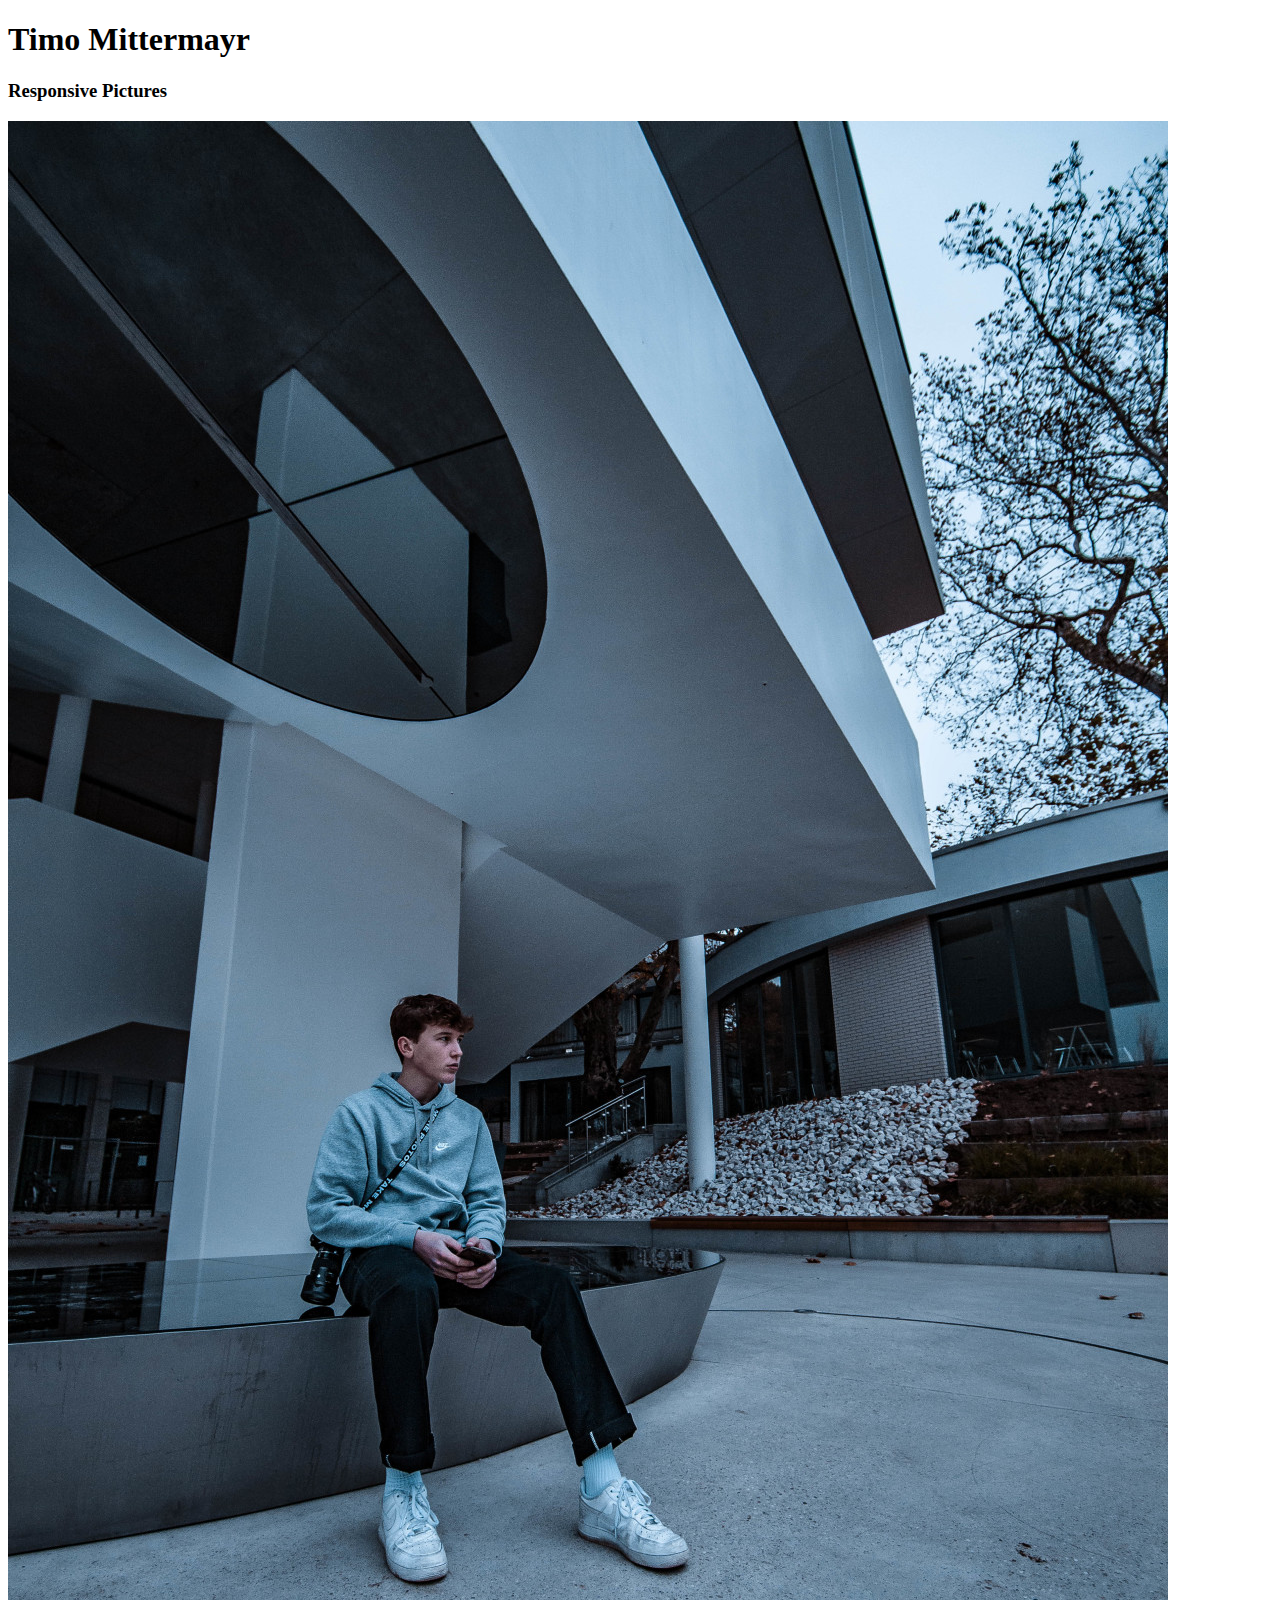
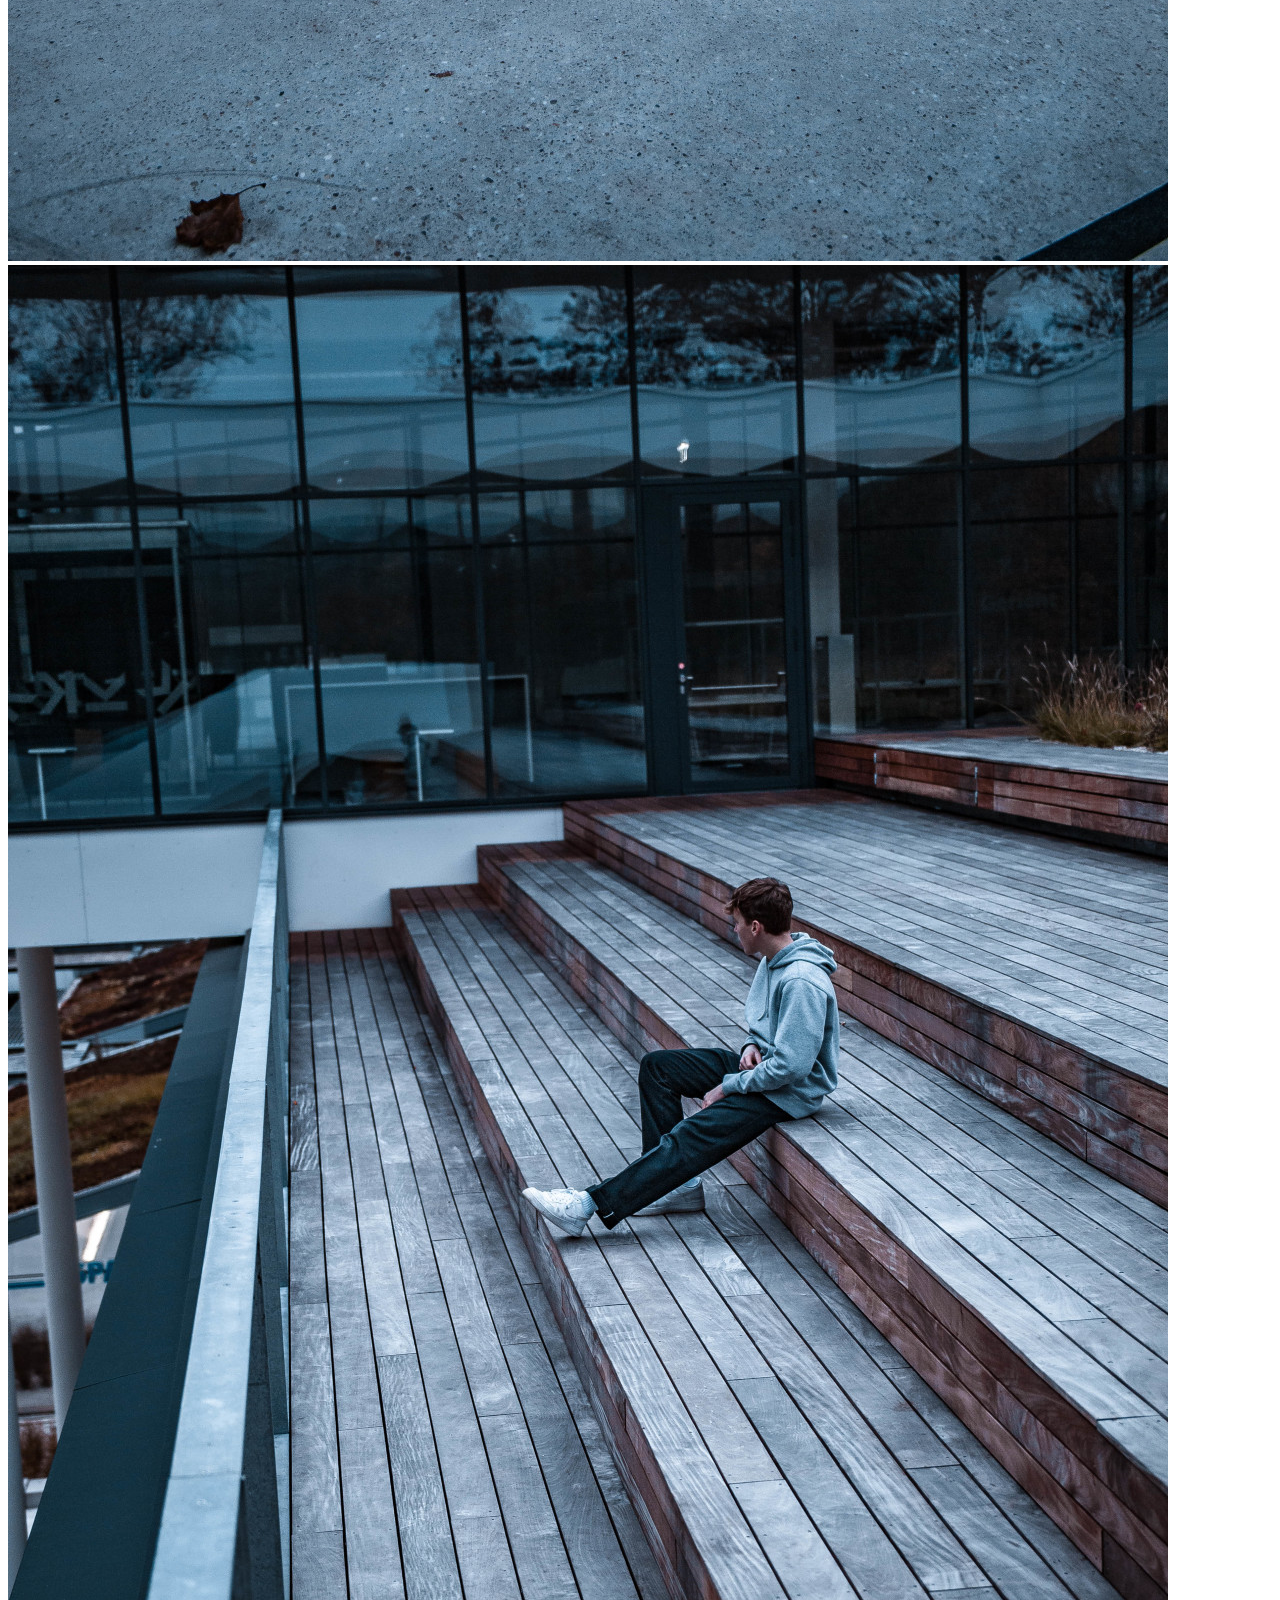
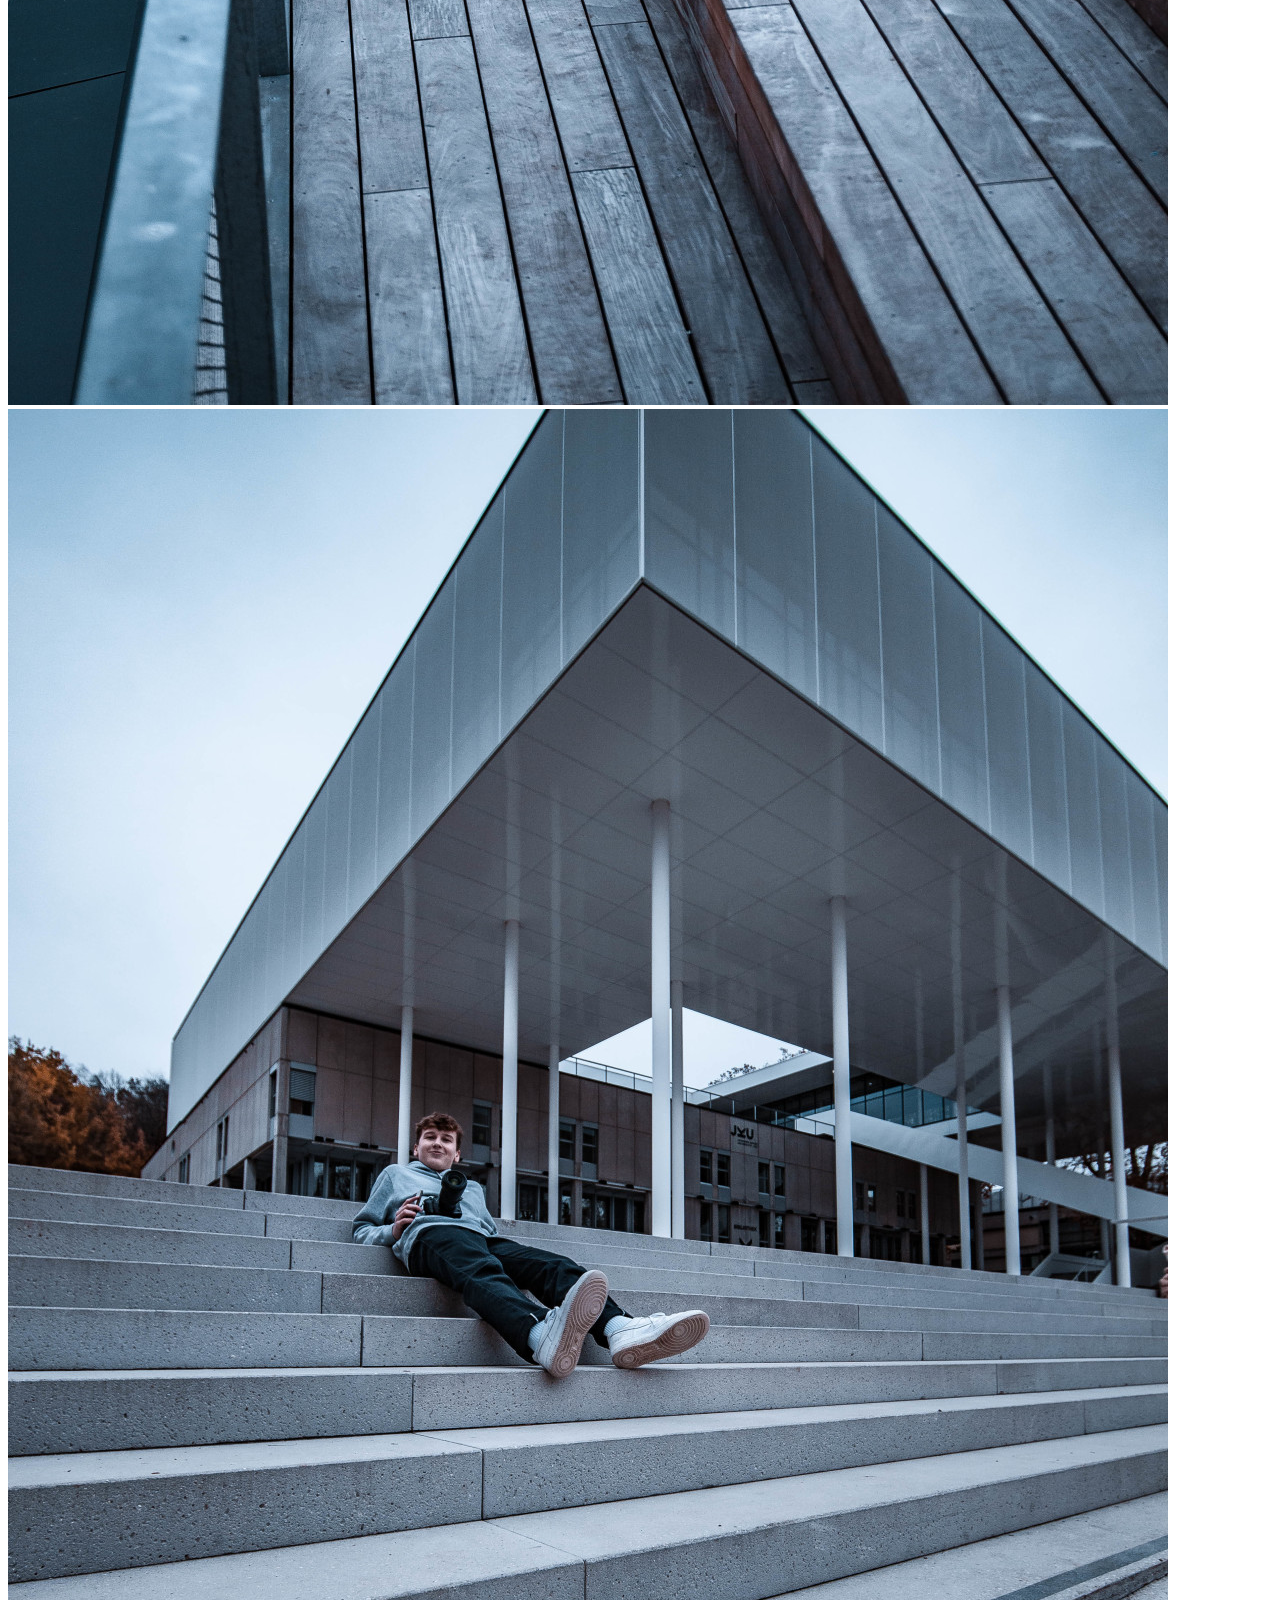
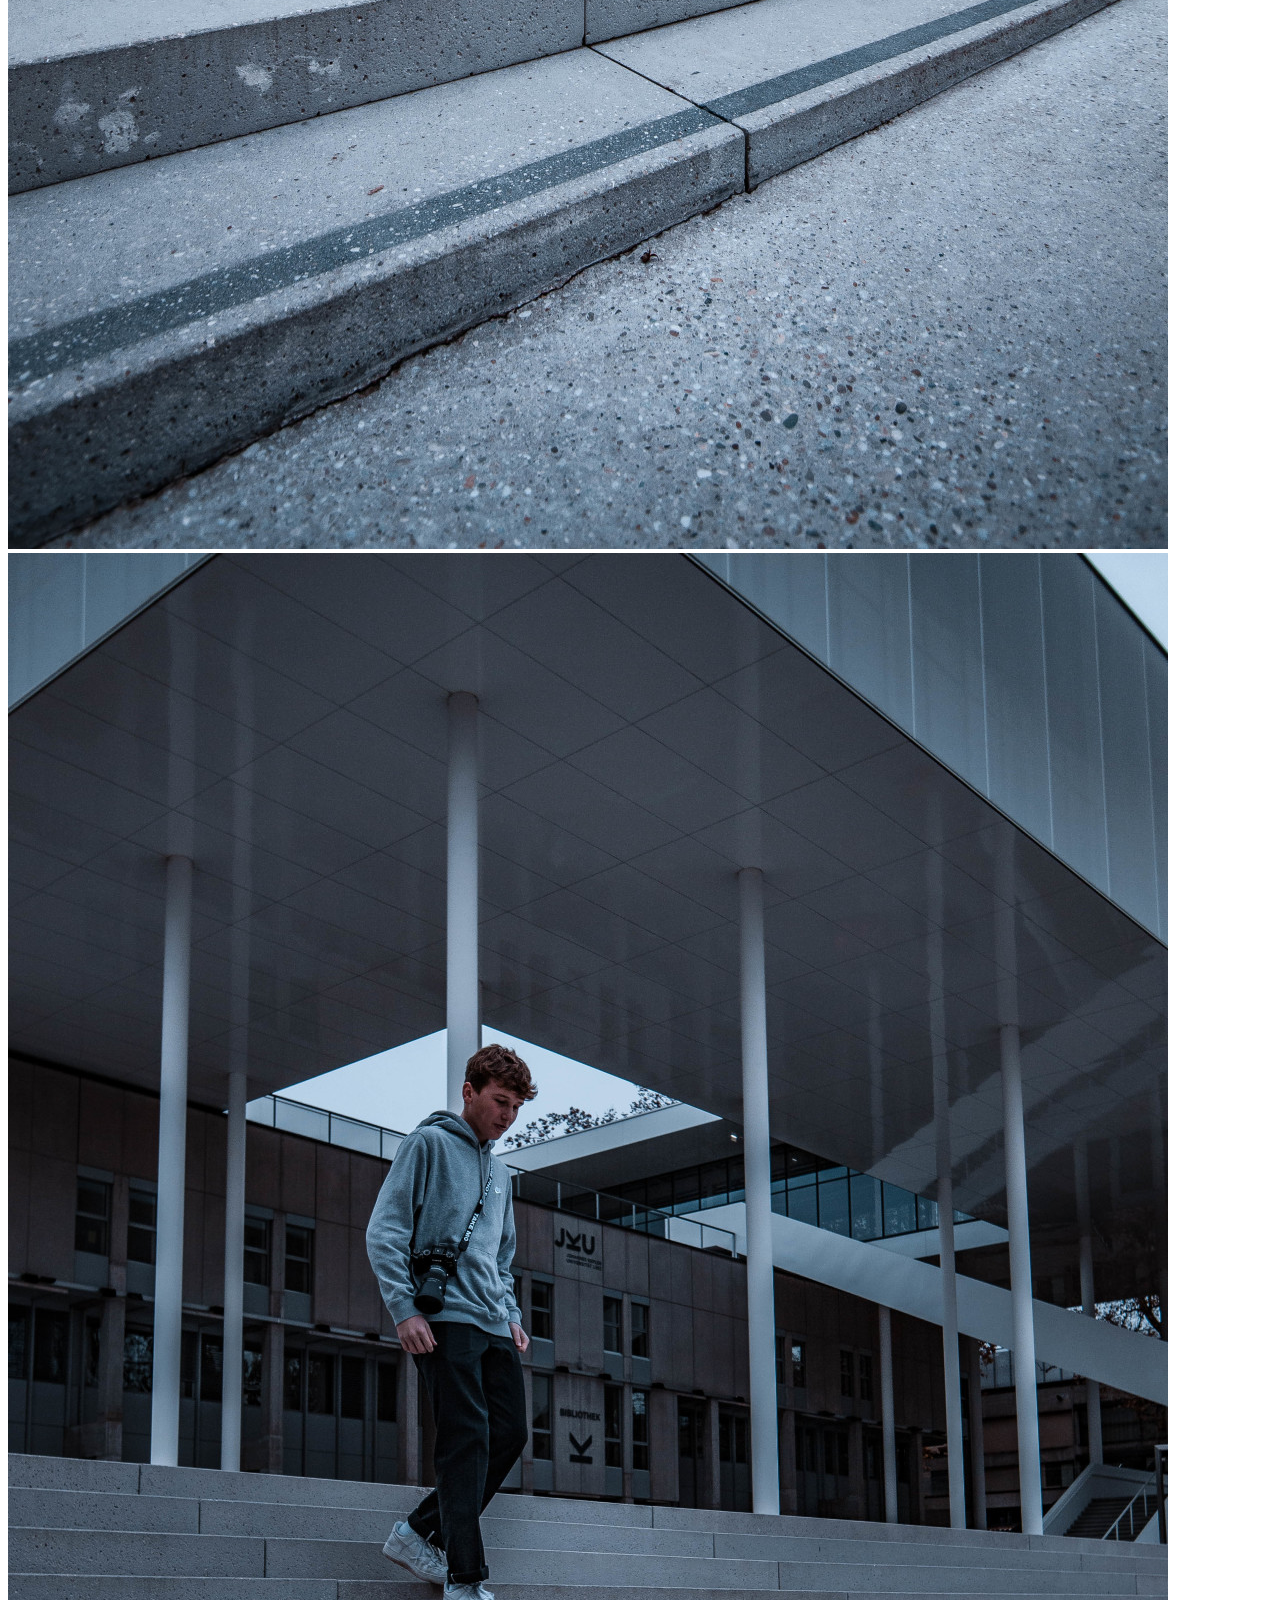
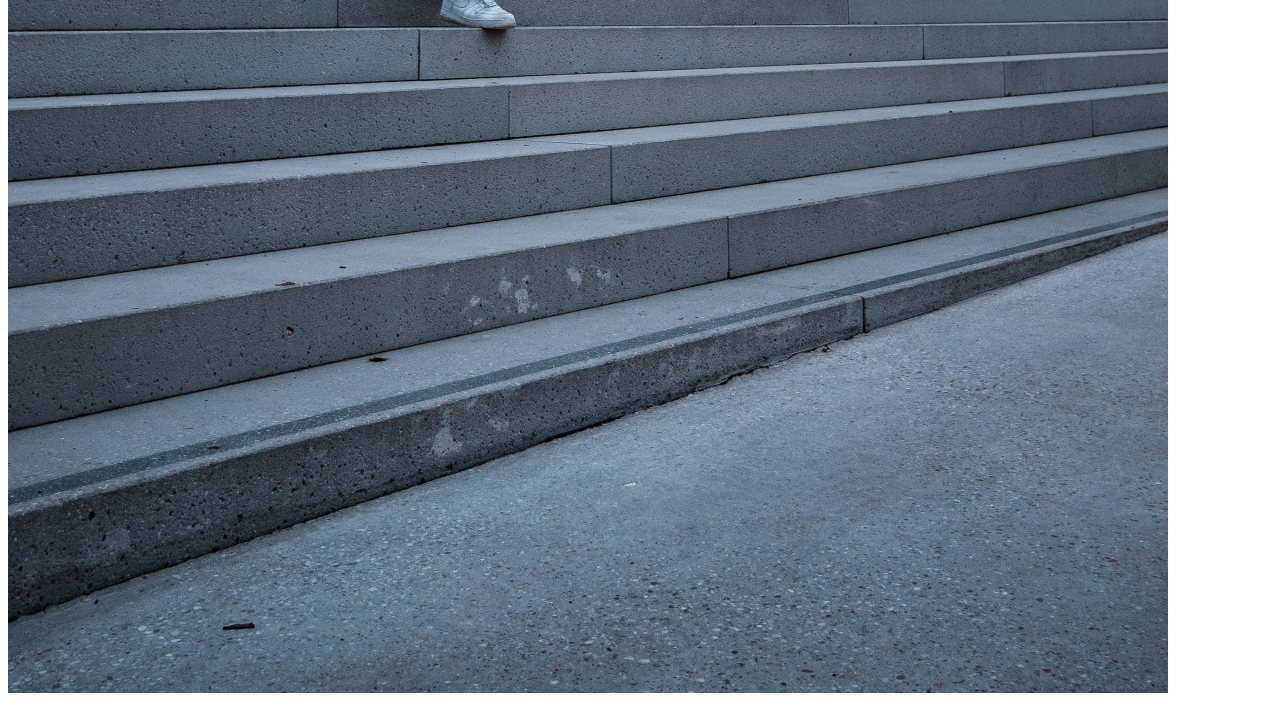
==== pictures.html @ 5a9ced8d "Add files via upload" ====
<!DOCTYPE html>
<html>
    <head>
        <meta charset="utf-8">
        <title>Responsive Pictures</title> 
    </head>
    <body>
        
        <h1>Timo Mittermayr</h1>
        <h3>Responsive Pictures</h3>

        <img
        sizes="(max-width: 1200px) 80vw, 1160px"
        srcset="
        IMG_5056_kg4zfr_c_scale,w_180.jpg 180w,
        IMG_5056_kg4zfr_c_scale,w_893.jpg 893w,
        IMG_5056_kg4zfr_c_scale,w_1160.jpg 1160w"
        src="IMG_5056_kg4zfr_c_scale,w_1160.jpg"
        alt="">


        <img
        sizes="(max-width: 1200px) 80vw, 1160px"
        srcset="
        IMG_5105_w1hqwz_c_scale,w_180.jpg 180w,
        IMG_5105_w1hqwz_c_scale,w_859.jpg 859w,
        IMG_5105_w1hqwz_c_scale,w_1160.jpg 1160w"
        src="IMG_5105_w1hqwz_c_scale,w_1160.jpg"
        alt="">


        <img
        sizes="(max-width: 1200px) 80vw, 1160px"
        srcset="
        IMG_5028_mxeszw_c_scale,w_180.jpg 180w,
        IMG_5028_mxeszw_c_scale,w_890.jpg 890w,
        IMG_5028_mxeszw_c_scale,w_1160.jpg 1160w"
        src="IMG_5028_mxeszw_c_scale,w_1160.jpg"
        alt="">

        
        <img
        sizes="(max-width: 1200px) 80vw, 1160px"
        srcset="
        IMG_5027_sg5ll6_c_scale,w_180.jpg 180w,
        IMG_5027_sg5ll6_c_scale,w_899.jpg 899w,
        IMG_5027_sg5ll6_c_scale,w_1160.jpg 1160w"
        src="IMG_5027_sg5ll6_c_scale,w_1160.jpg"
        alt="">


    </body>
</html>
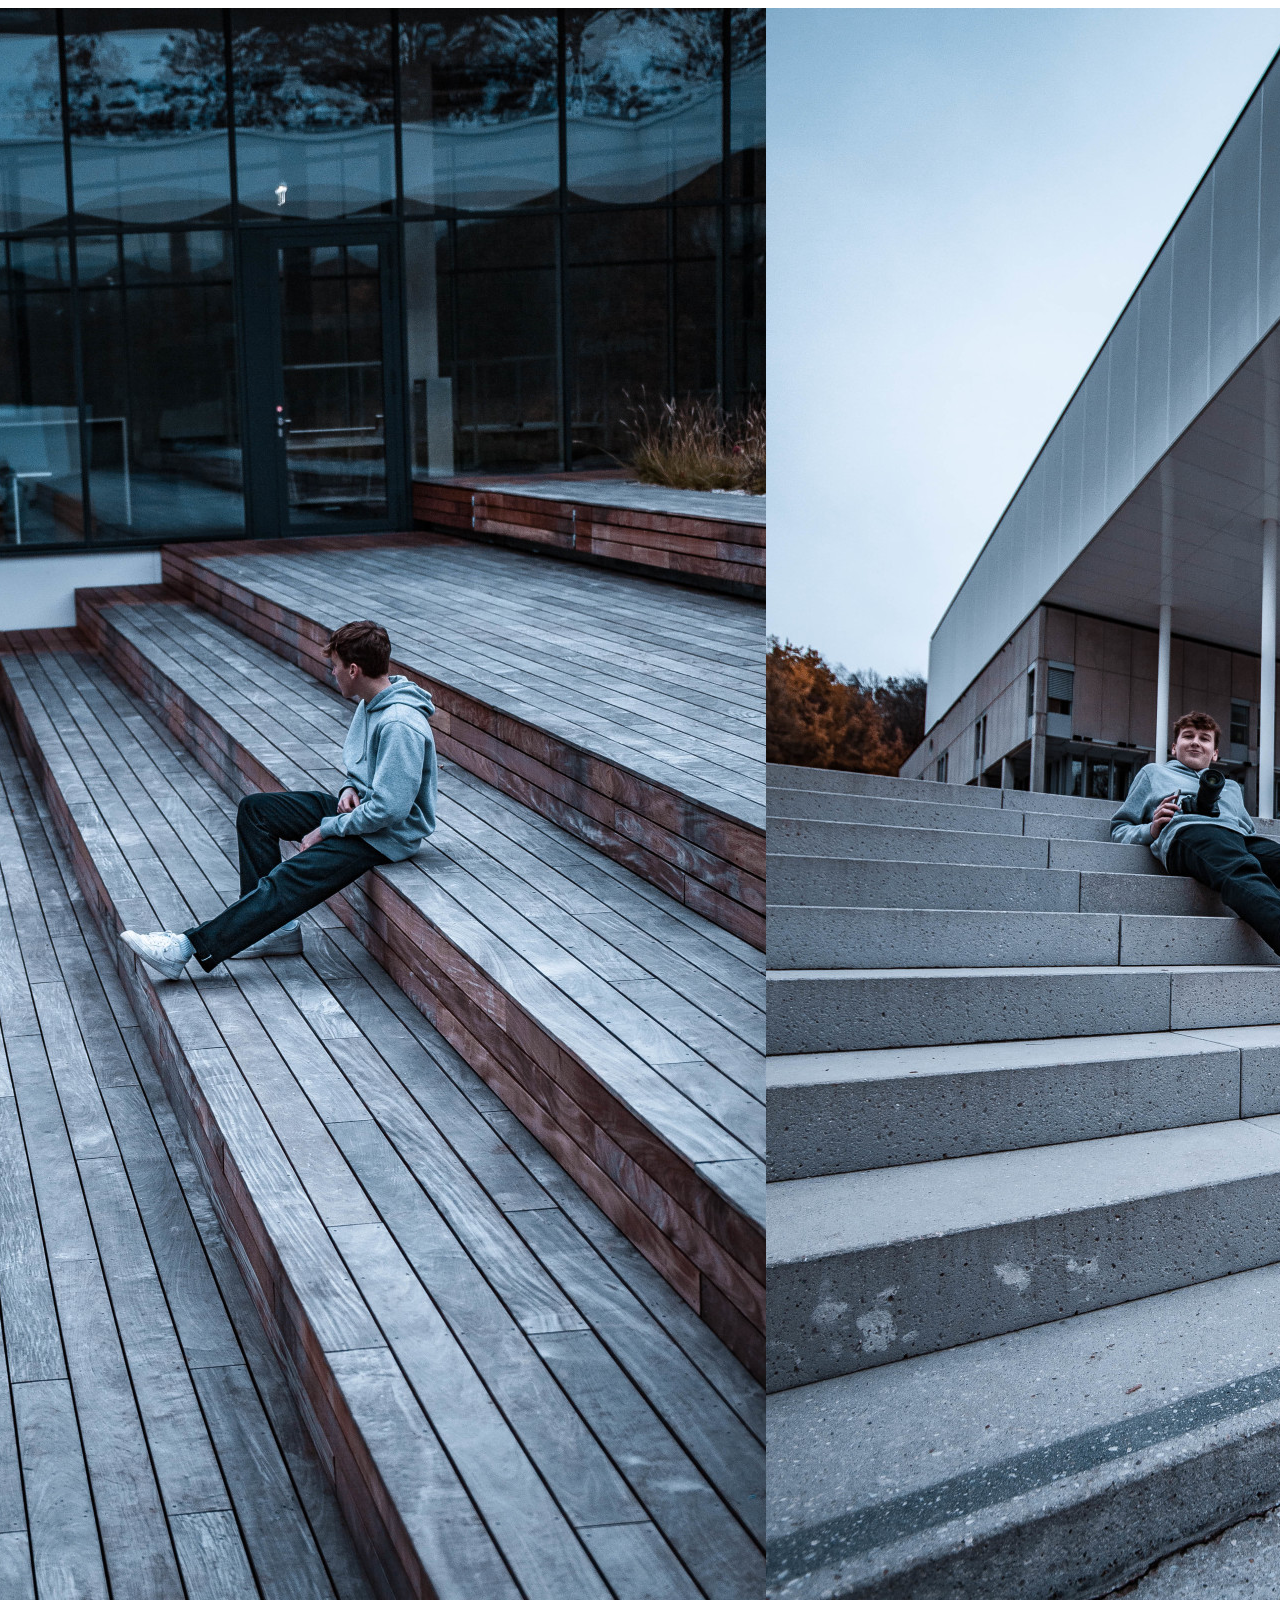
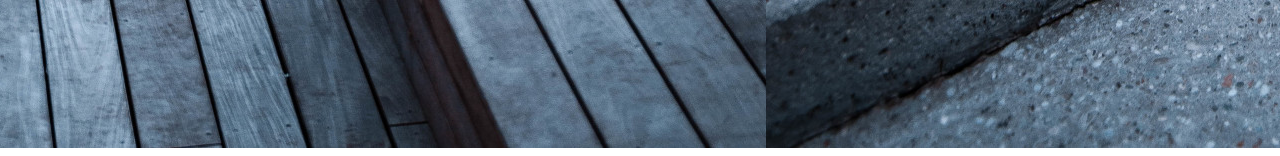
==== commit f4b8f40e: "Update pictures.html" ====
--- a/pictures.html
+++ b/pictures.html
@@ -3,6 +3,12 @@
     <head>
         <meta charset="utf-8">
         <title>Responsive Pictures</title> 
+        <style>
+            body {
+                display: flex;
+                justify-content: center;
+            }
+        </style>
     </head>
     <body>
         
@@ -50,4 +56,4 @@
 
 
     </body>
-</html>+</html>
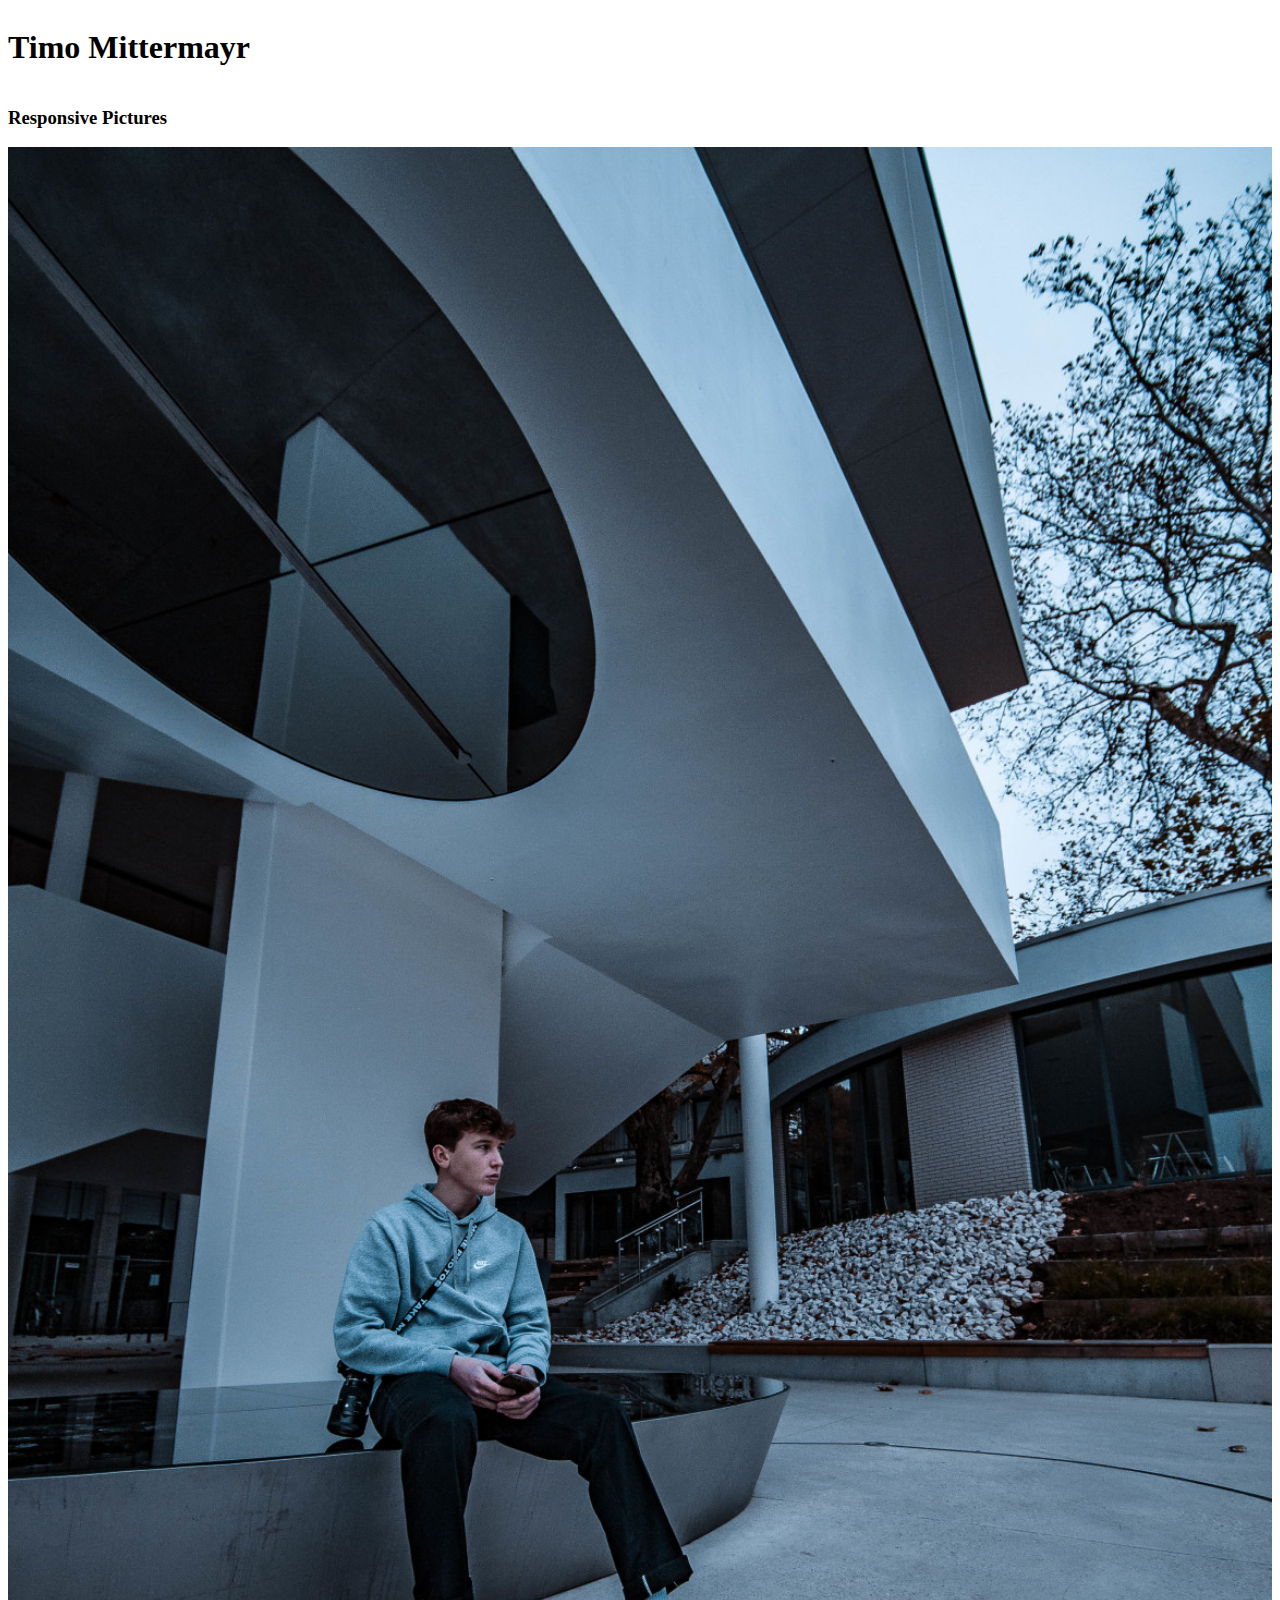
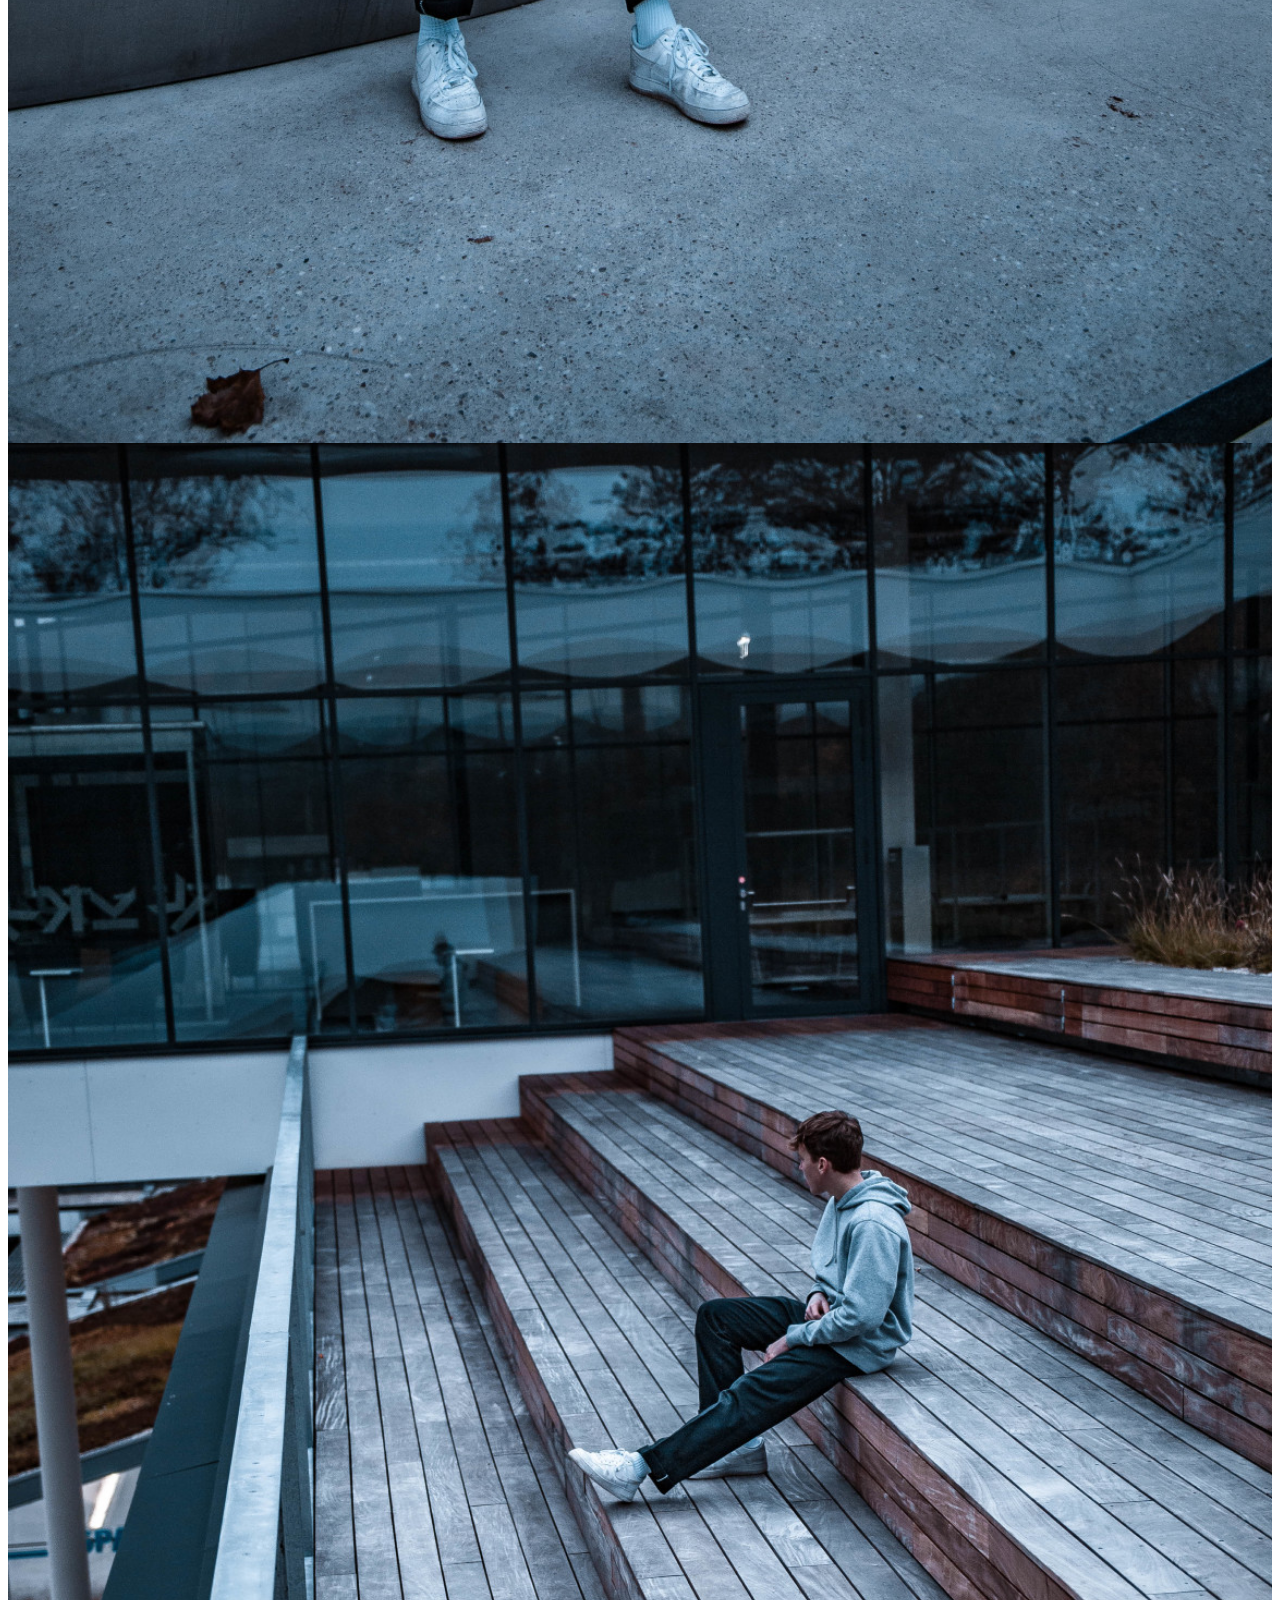
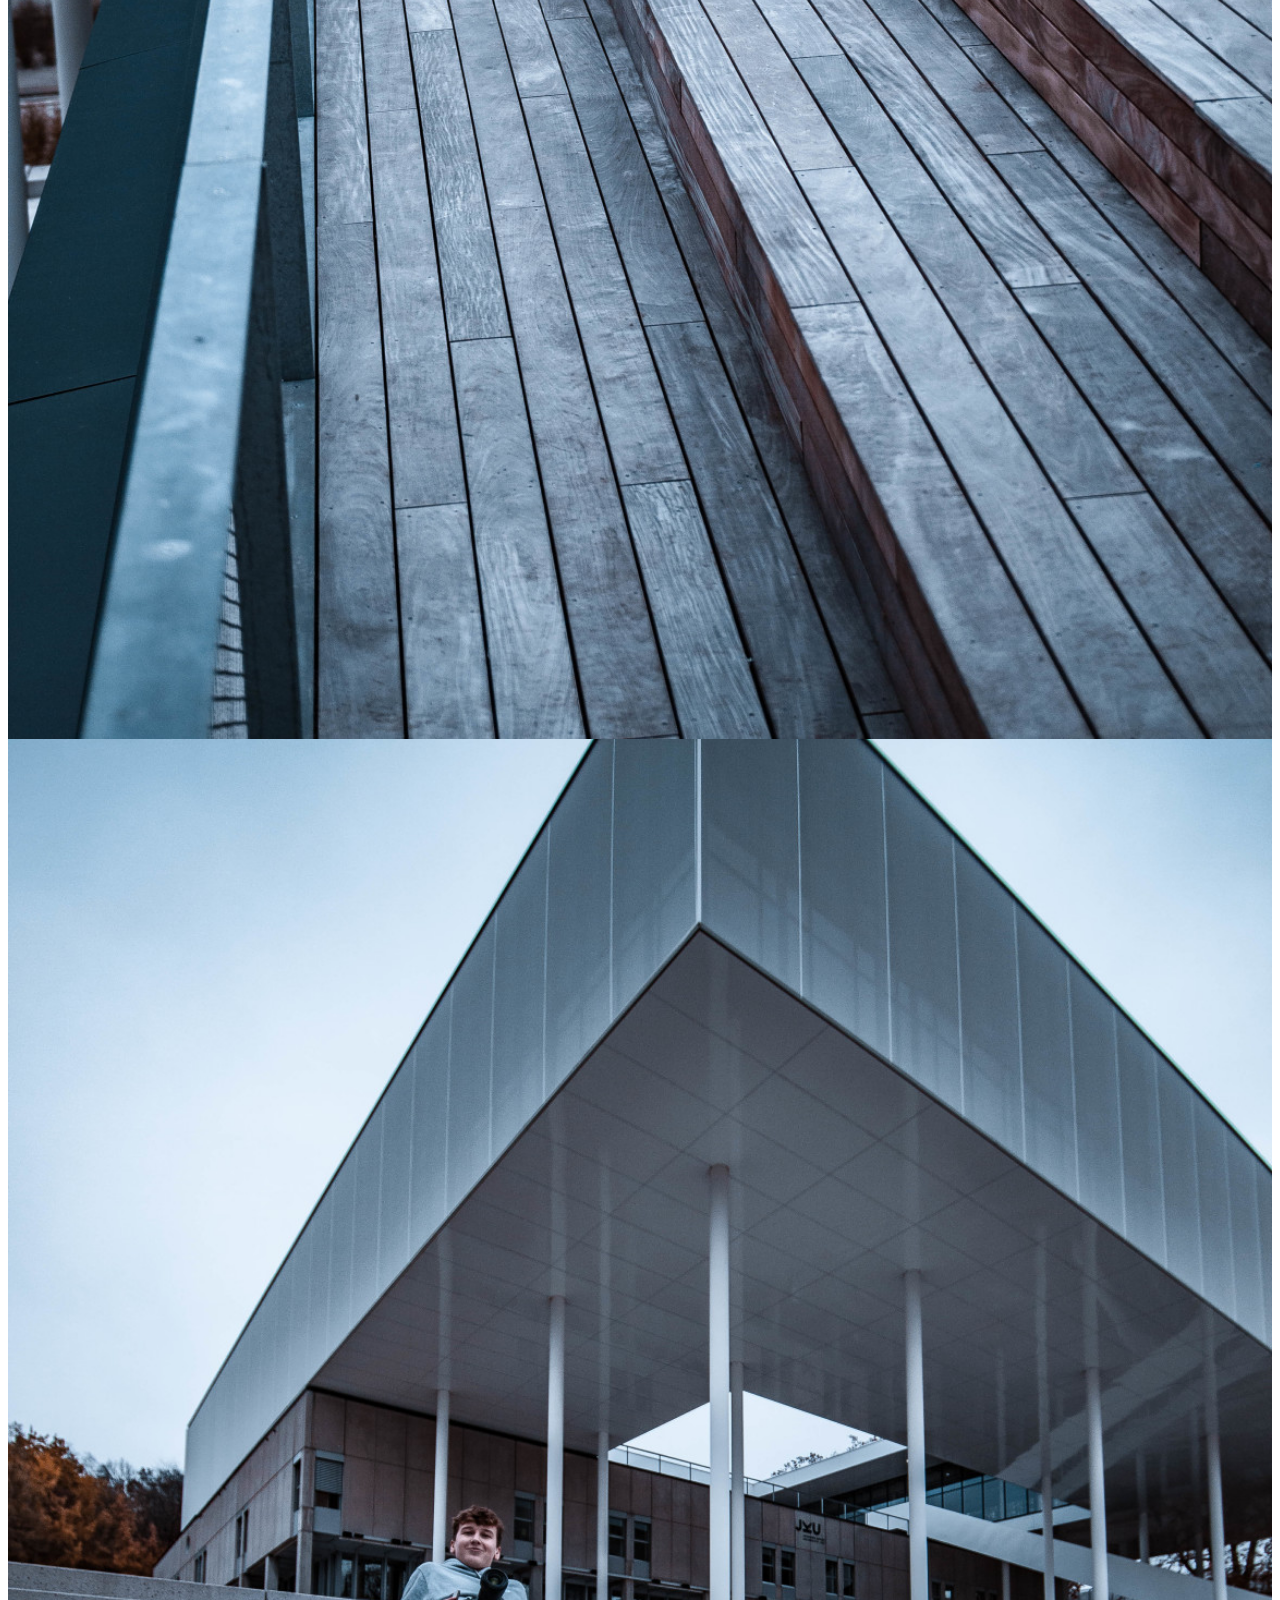
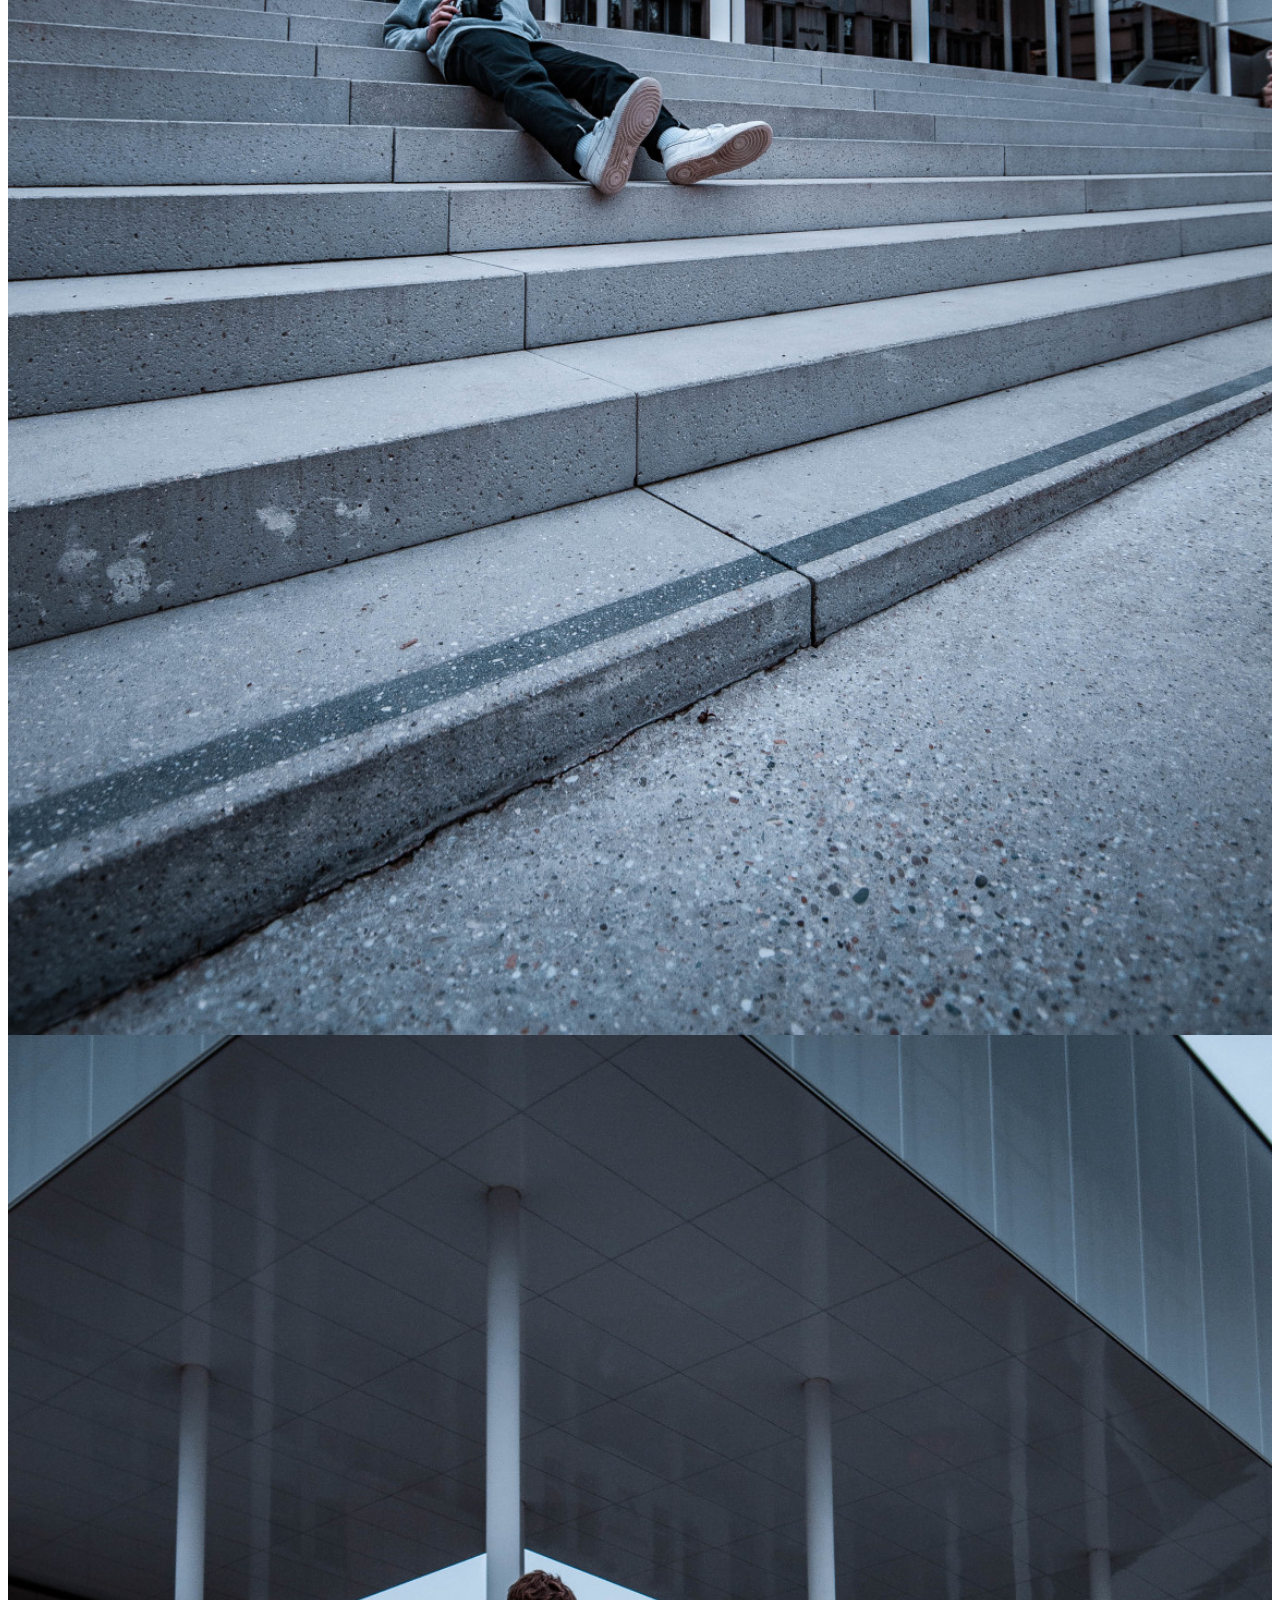
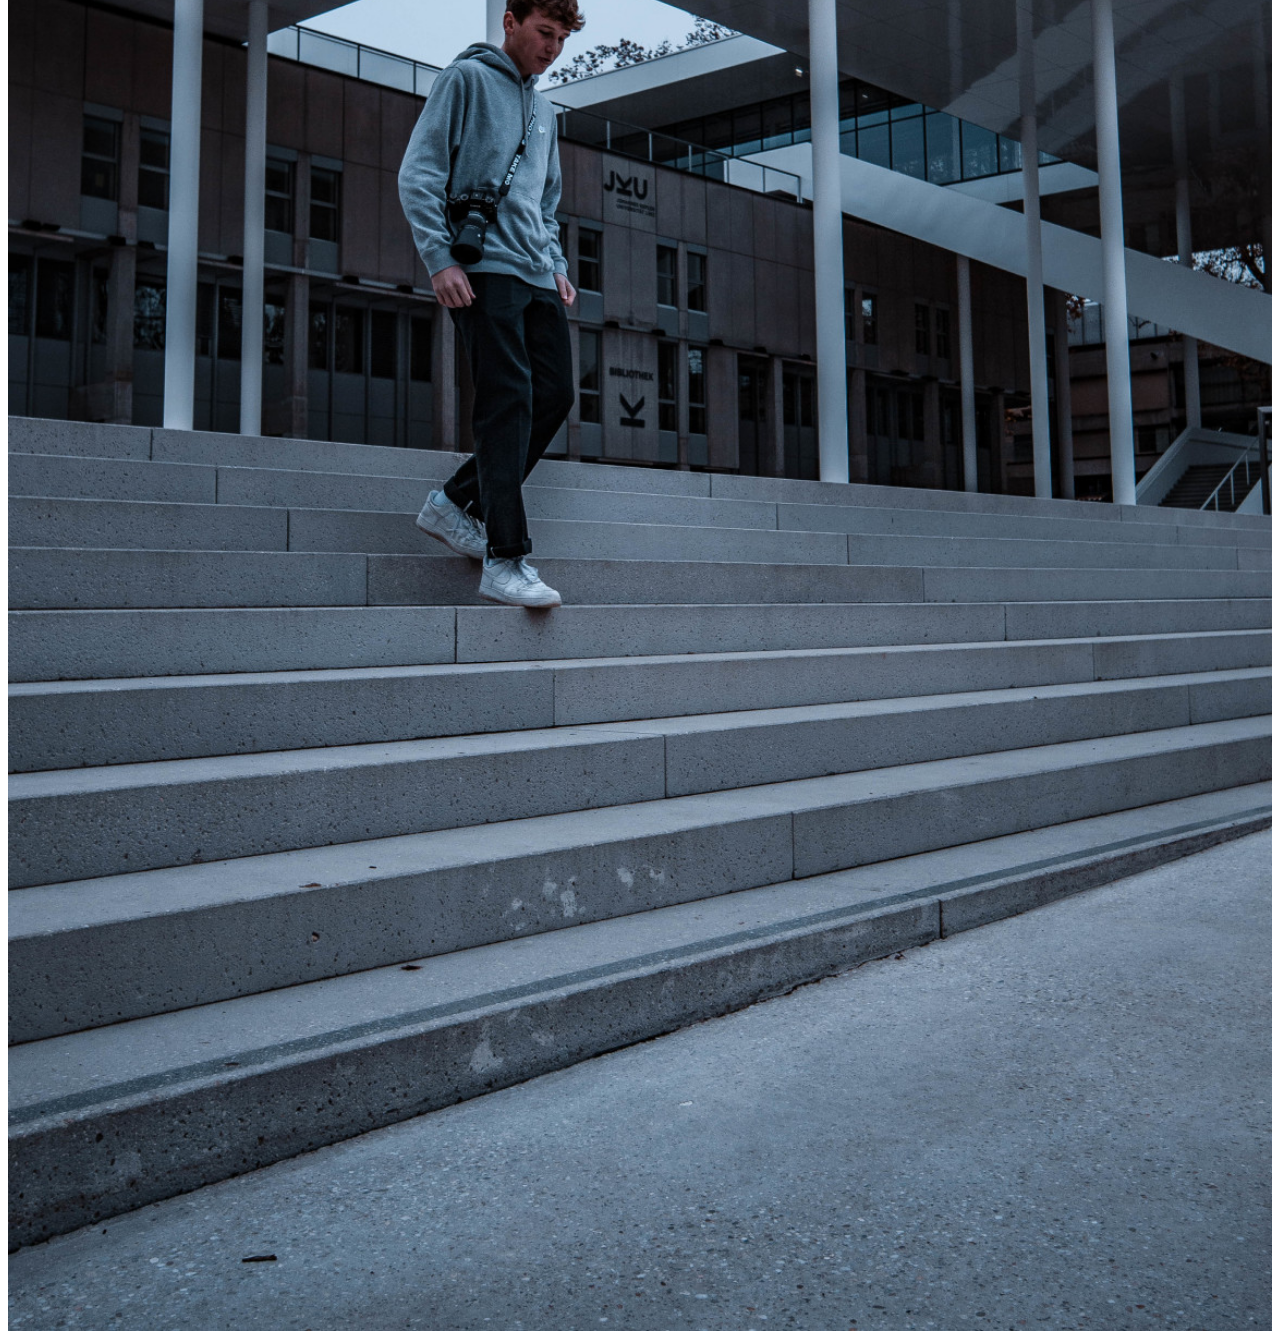
==== commit 3a05605a: "Update pictures.html" ====
--- a/pictures.html
+++ b/pictures.html
@@ -7,6 +7,7 @@
             body {
                 display: flex;
                 justify-content: center;
+                flex-direction: column;
             }
         </style>
     </head>
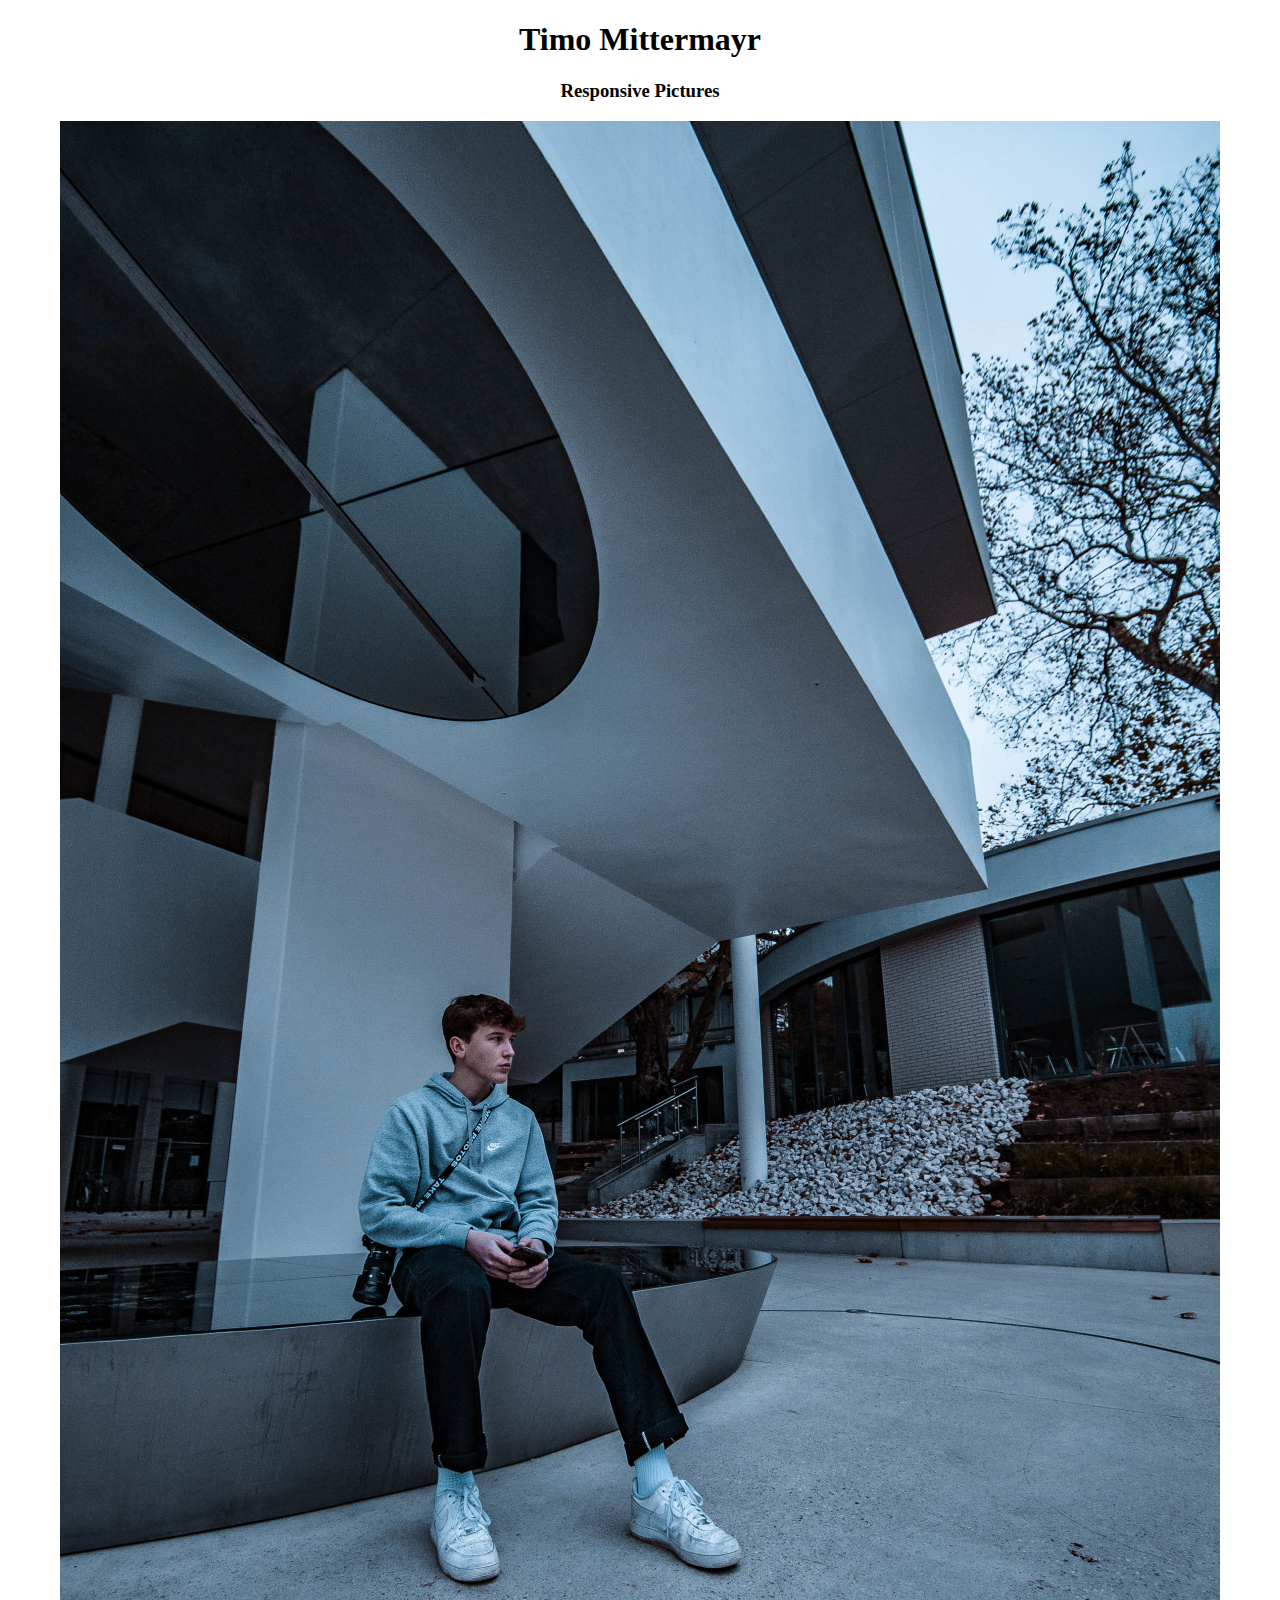
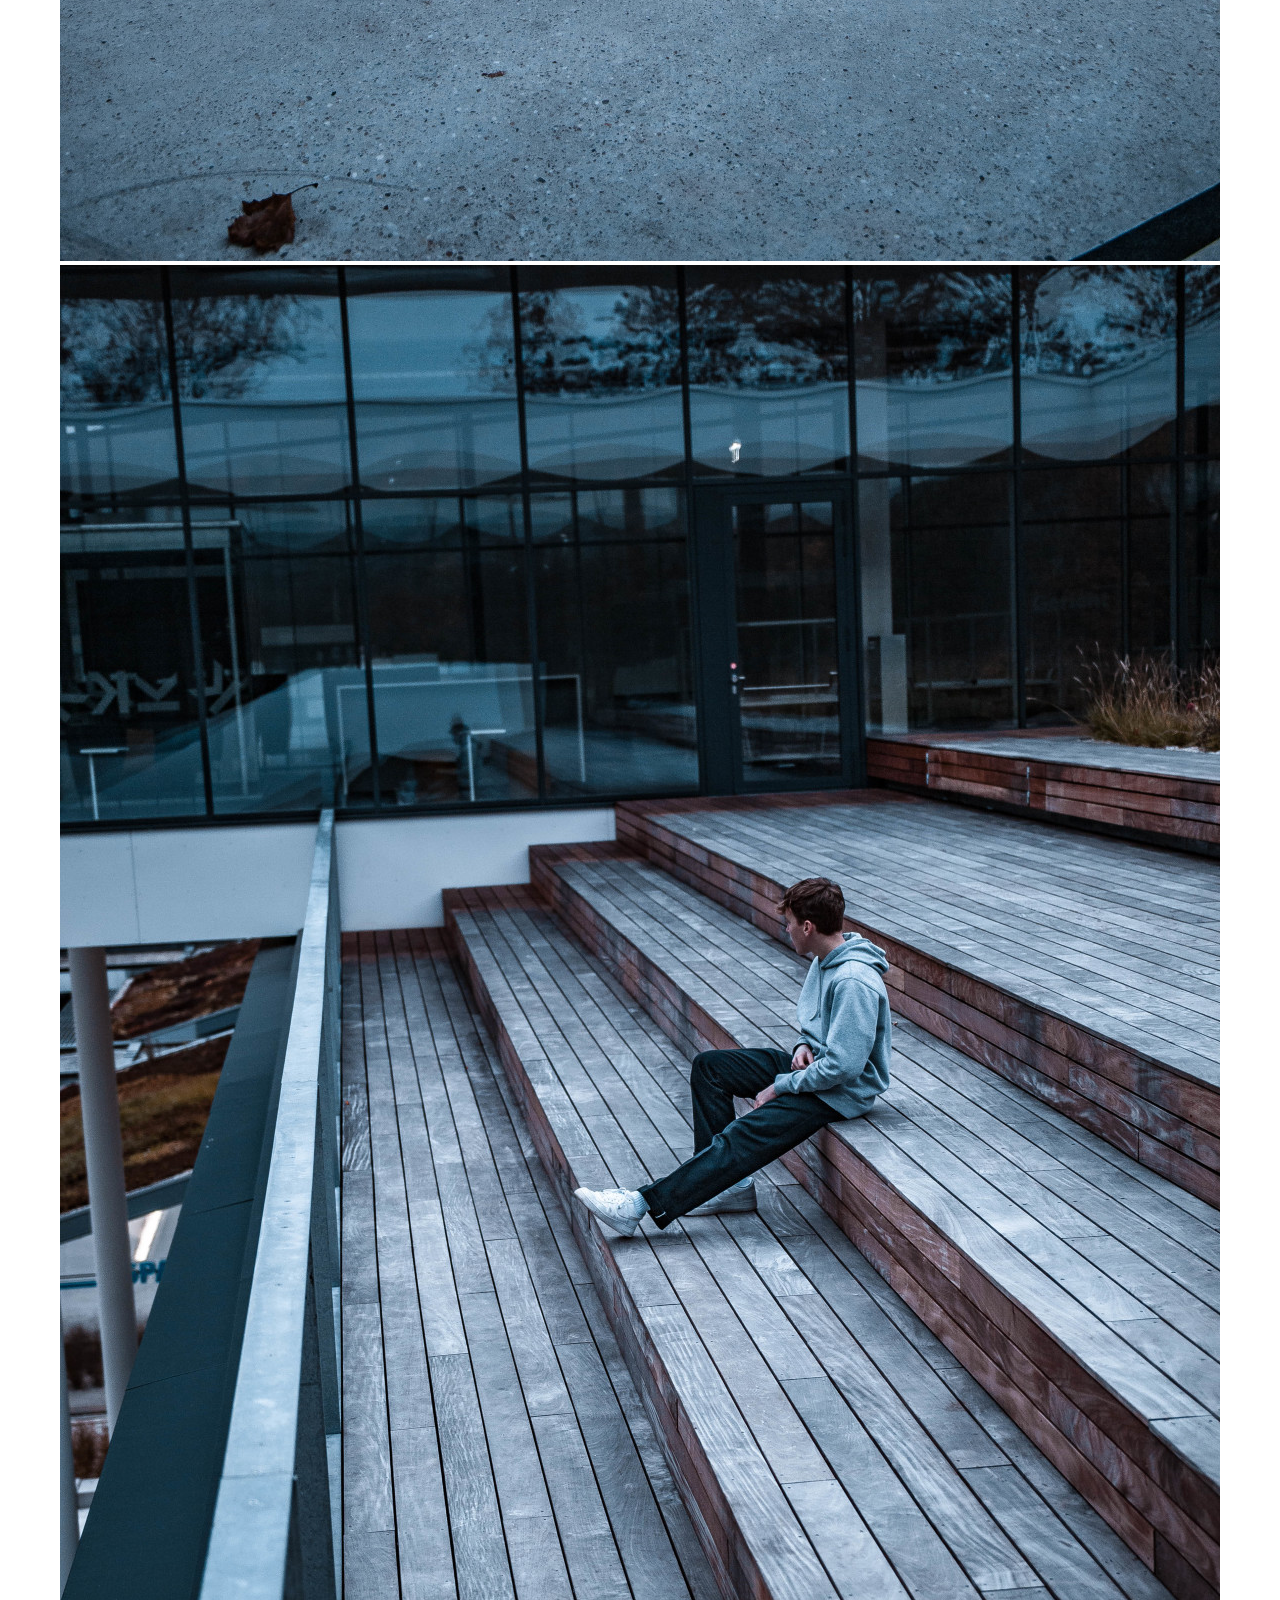
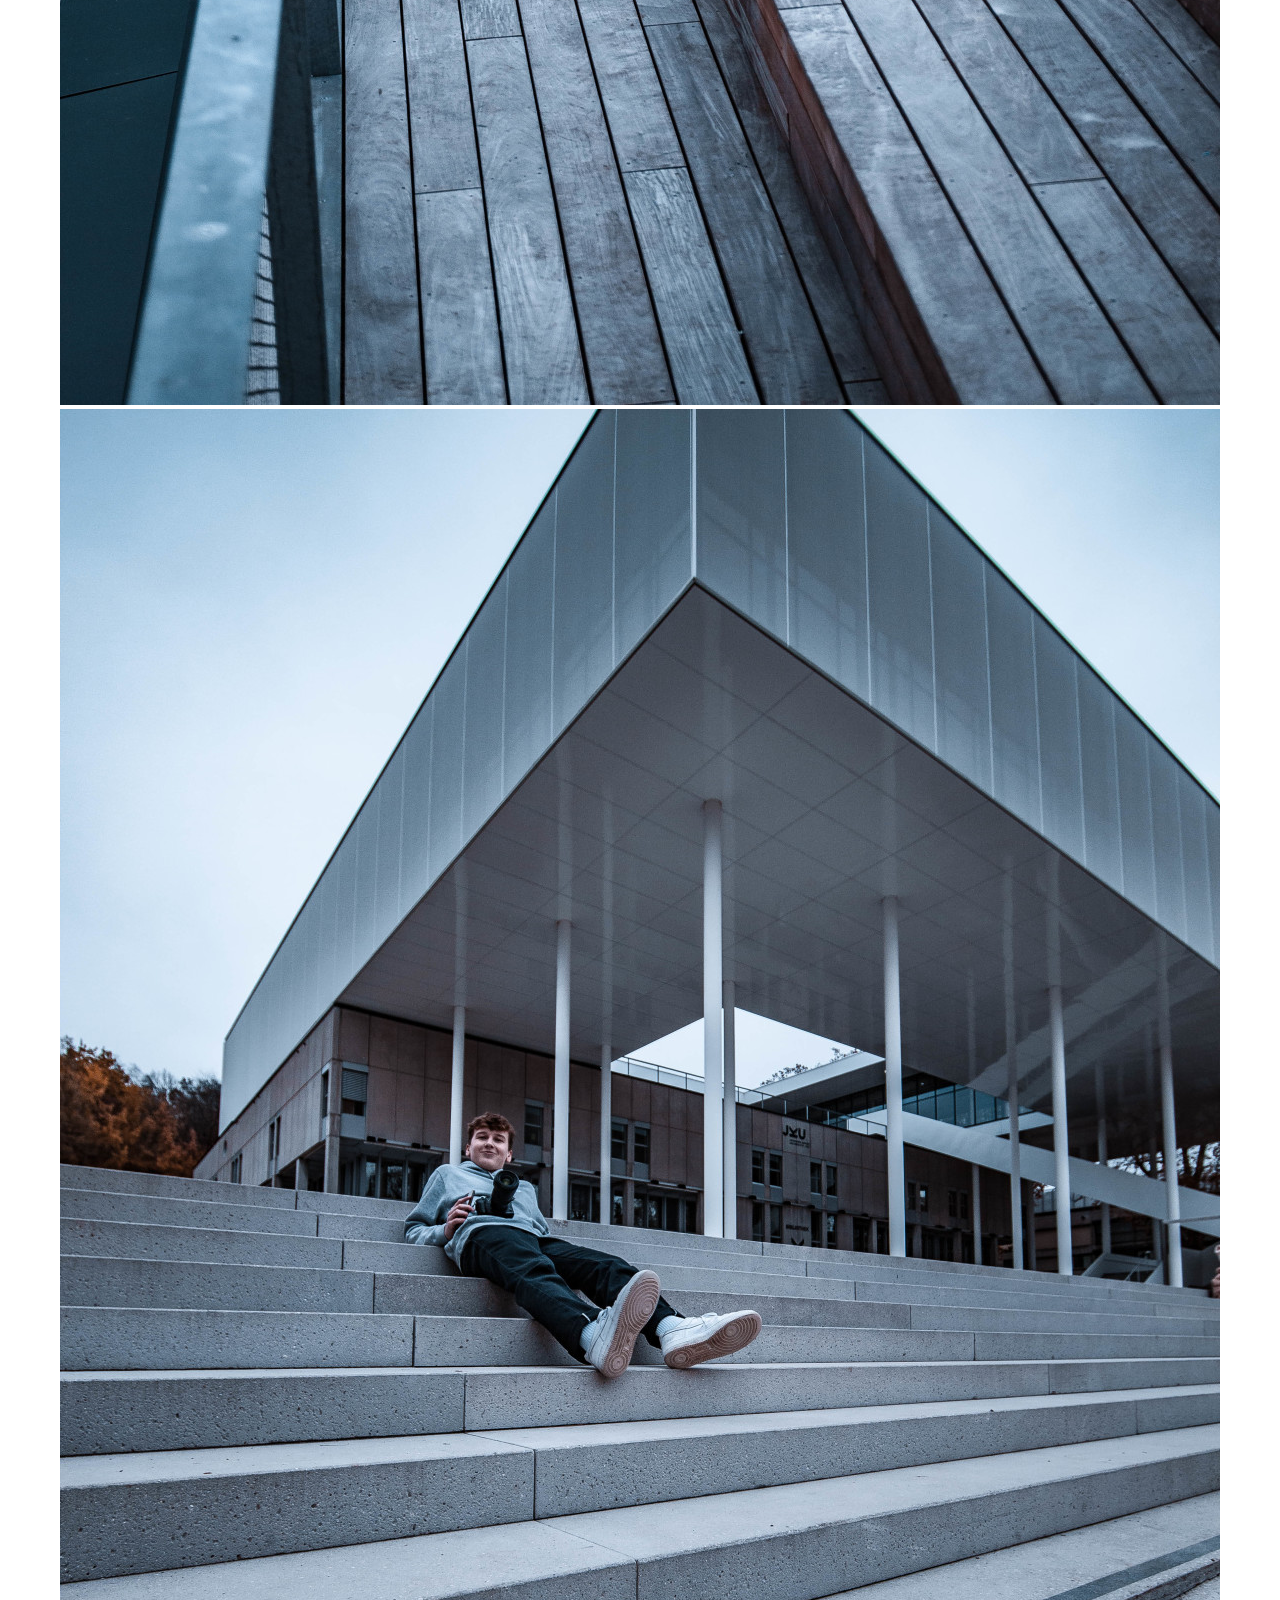
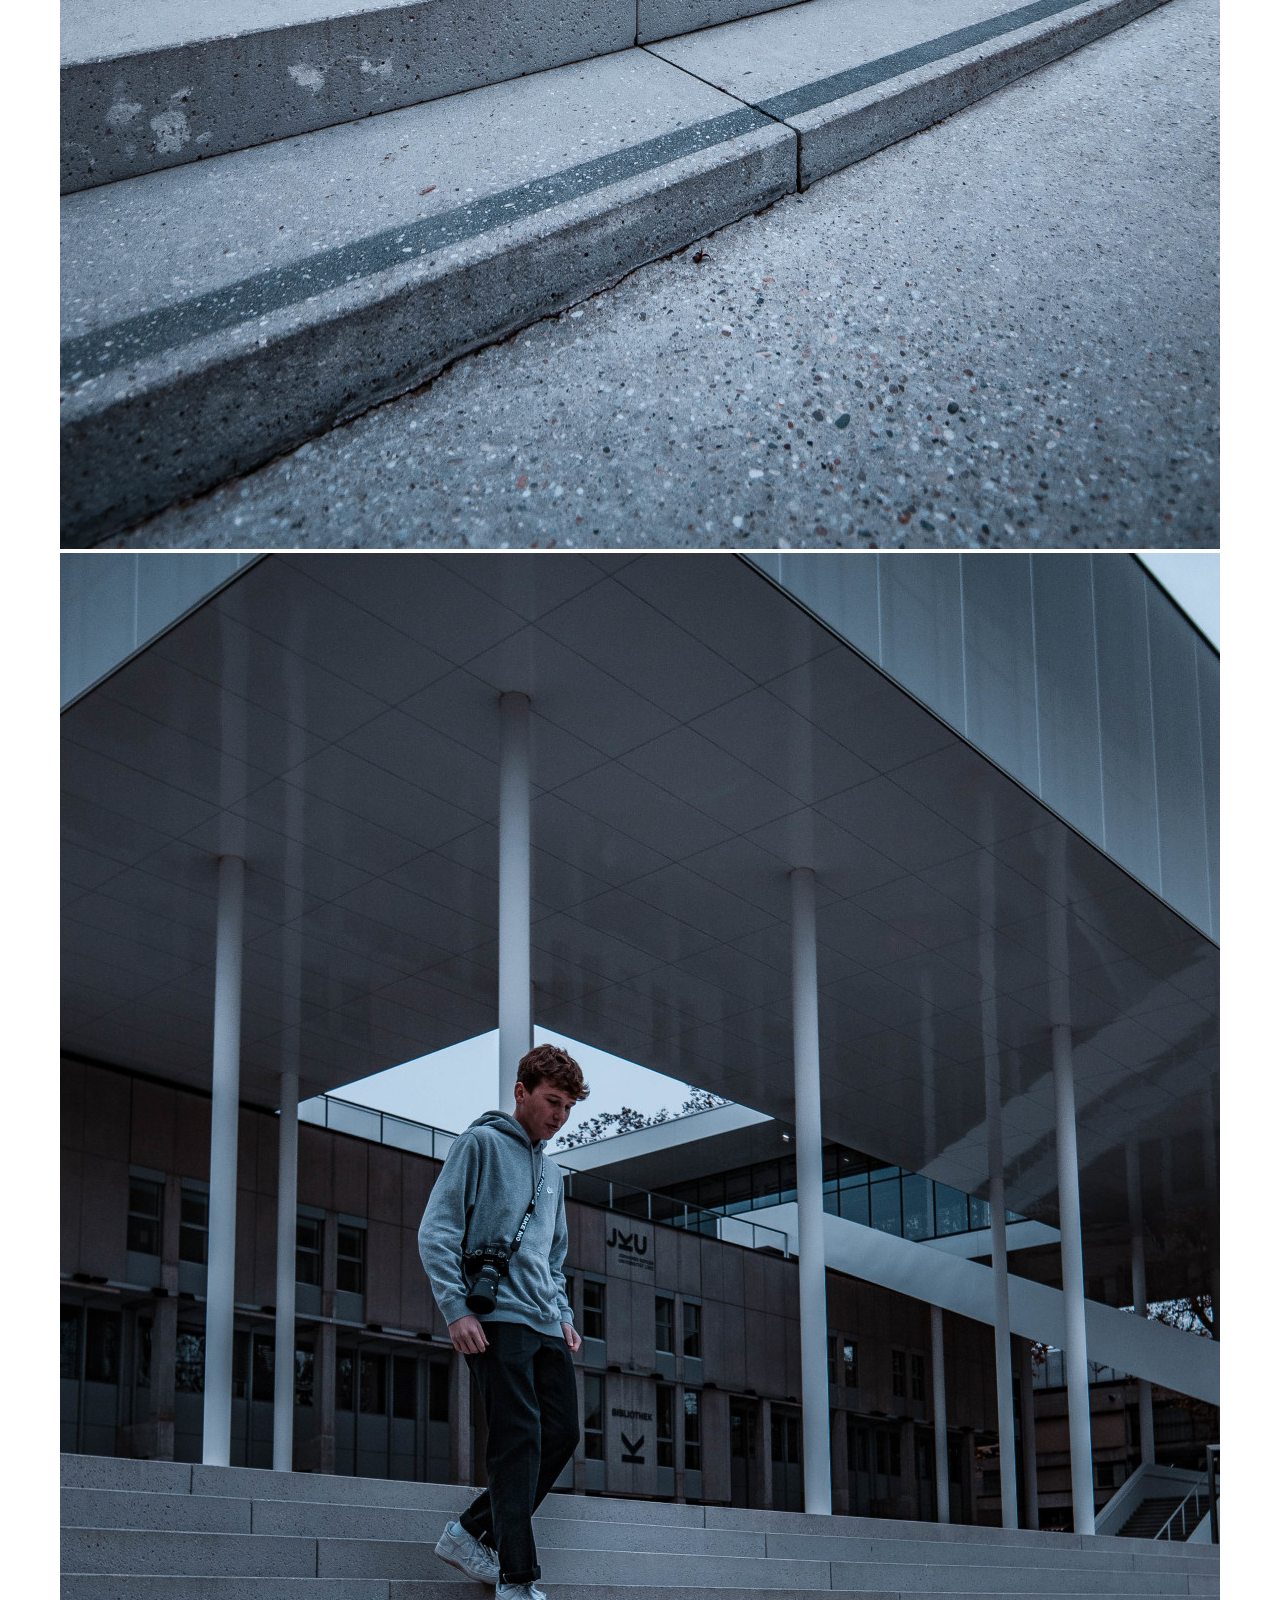
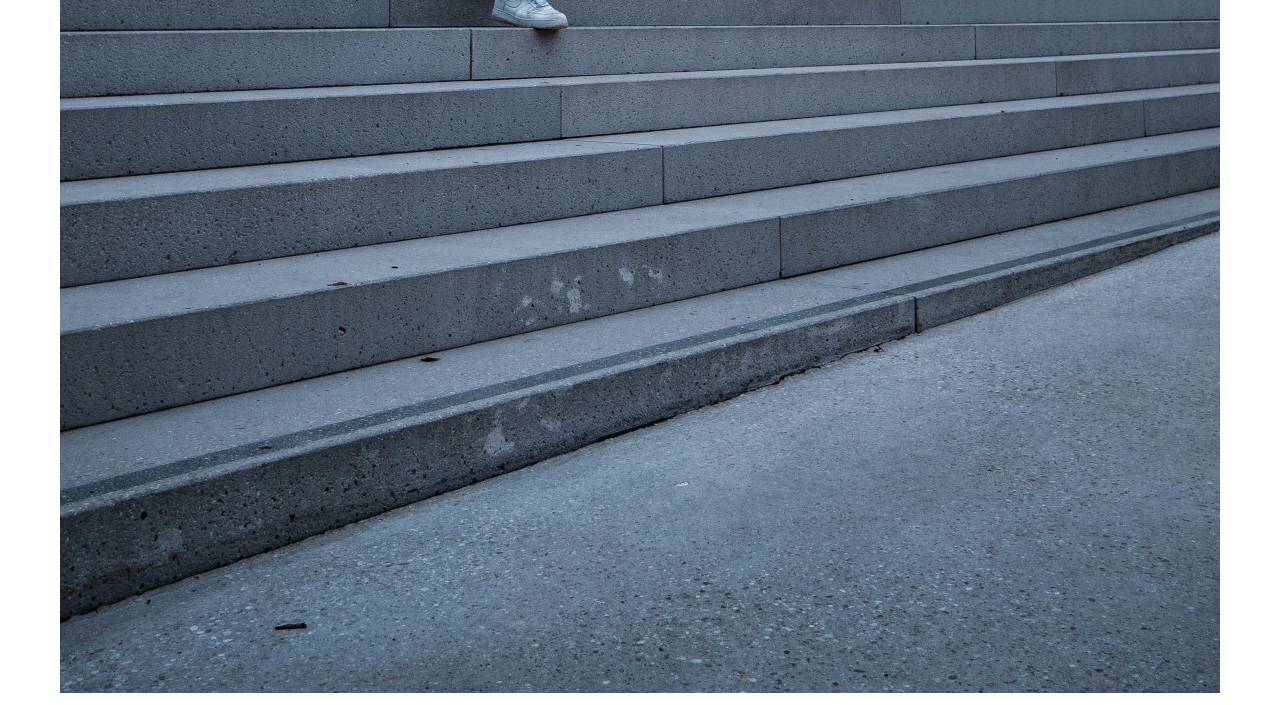
==== commit 9e719a9a: "Update pictures.html" ====
--- a/pictures.html
+++ b/pictures.html
@@ -5,56 +5,52 @@
         <title>Responsive Pictures</title> 
         <style>
             body {
-                display: flex;
-                justify-content: center;
-                flex-direction: column;
+                text-align: center;
             }
         </style>
     </head>
     <body>
-        
-        <h1>Timo Mittermayr</h1>
-        <h3>Responsive Pictures</h3>
 
-        <img
-        sizes="(max-width: 1200px) 80vw, 1160px"
-        srcset="
-        IMG_5056_kg4zfr_c_scale,w_180.jpg 180w,
-        IMG_5056_kg4zfr_c_scale,w_893.jpg 893w,
-        IMG_5056_kg4zfr_c_scale,w_1160.jpg 1160w"
-        src="IMG_5056_kg4zfr_c_scale,w_1160.jpg"
-        alt="">
+            <h1>Timo Mittermayr</h1>
+            <h3>Responsive Pictures</h3>
+
+            <img
+            sizes="(max-width: 1200px) 80vw, 1160px"
+            srcset="
+            IMG_5056_kg4zfr_c_scale,w_180.jpg 180w,
+            IMG_5056_kg4zfr_c_scale,w_893.jpg 893w,
+            IMG_5056_kg4zfr_c_scale,w_1160.jpg 1160w"
+            src="IMG_5056_kg4zfr_c_scale,w_1160.jpg"
+            alt="">
 
 
-        <img
-        sizes="(max-width: 1200px) 80vw, 1160px"
-        srcset="
-        IMG_5105_w1hqwz_c_scale,w_180.jpg 180w,
-        IMG_5105_w1hqwz_c_scale,w_859.jpg 859w,
-        IMG_5105_w1hqwz_c_scale,w_1160.jpg 1160w"
-        src="IMG_5105_w1hqwz_c_scale,w_1160.jpg"
-        alt="">
+            <img
+            sizes="(max-width: 1200px) 80vw, 1160px"
+            srcset="
+            IMG_5105_w1hqwz_c_scale,w_180.jpg 180w,
+            IMG_5105_w1hqwz_c_scale,w_859.jpg 859w,
+            IMG_5105_w1hqwz_c_scale,w_1160.jpg 1160w"
+            src="IMG_5105_w1hqwz_c_scale,w_1160.jpg"
+            alt="">
 
 
-        <img
-        sizes="(max-width: 1200px) 80vw, 1160px"
-        srcset="
-        IMG_5028_mxeszw_c_scale,w_180.jpg 180w,
-        IMG_5028_mxeszw_c_scale,w_890.jpg 890w,
-        IMG_5028_mxeszw_c_scale,w_1160.jpg 1160w"
-        src="IMG_5028_mxeszw_c_scale,w_1160.jpg"
-        alt="">
-
-        
-        <img
-        sizes="(max-width: 1200px) 80vw, 1160px"
-        srcset="
-        IMG_5027_sg5ll6_c_scale,w_180.jpg 180w,
-        IMG_5027_sg5ll6_c_scale,w_899.jpg 899w,
-        IMG_5027_sg5ll6_c_scale,w_1160.jpg 1160w"
-        src="IMG_5027_sg5ll6_c_scale,w_1160.jpg"
-        alt="">
+            <img
+            sizes="(max-width: 1200px) 80vw, 1160px"
+            srcset="
+            IMG_5028_mxeszw_c_scale,w_180.jpg 180w,
+            IMG_5028_mxeszw_c_scale,w_890.jpg 890w,
+            IMG_5028_mxeszw_c_scale,w_1160.jpg 1160w"
+            src="IMG_5028_mxeszw_c_scale,w_1160.jpg"
+            alt="">
 
 
+            <img
+            sizes="(max-width: 1200px) 80vw, 1160px"
+            srcset="
+            IMG_5027_sg5ll6_c_scale,w_180.jpg 180w,
+            IMG_5027_sg5ll6_c_scale,w_899.jpg 899w,
+            IMG_5027_sg5ll6_c_scale,w_1160.jpg 1160w"
+            src="IMG_5027_sg5ll6_c_scale,w_1160.jpg"
+            alt="">
     </body>
 </html>
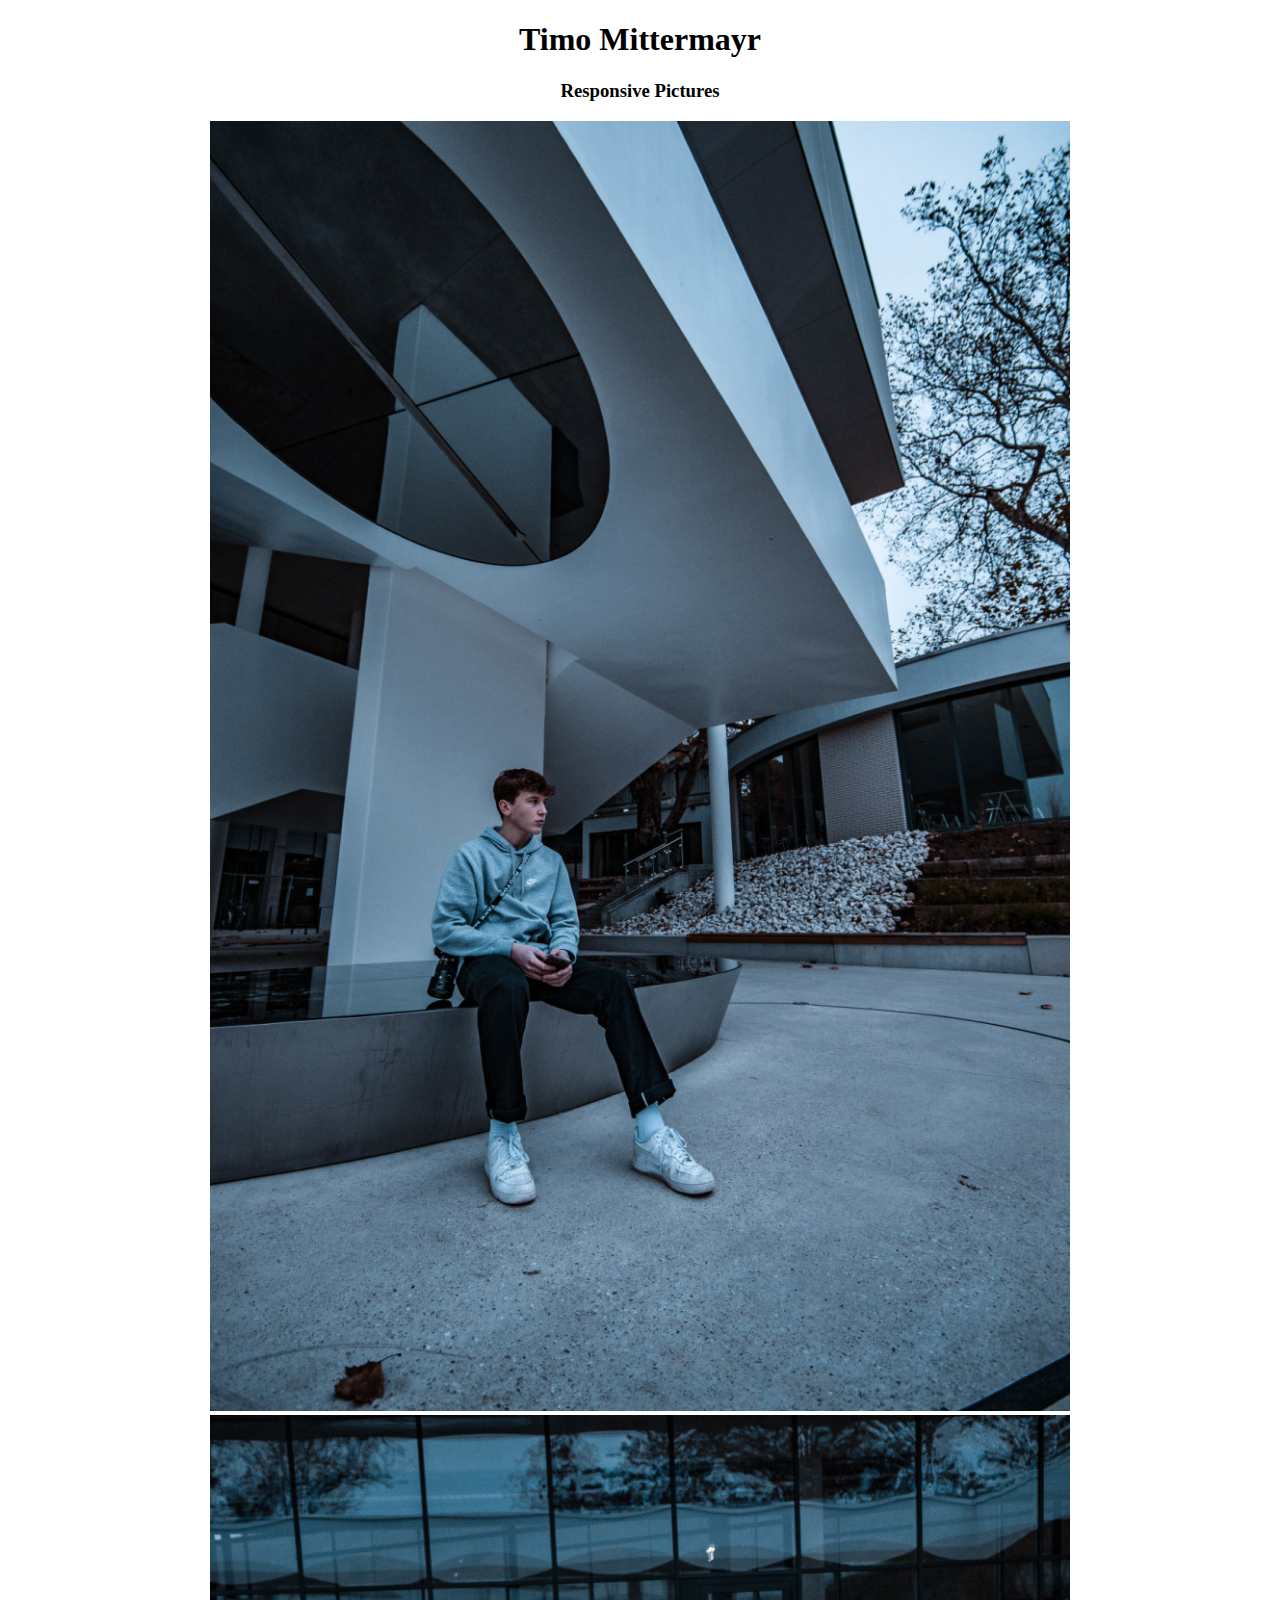
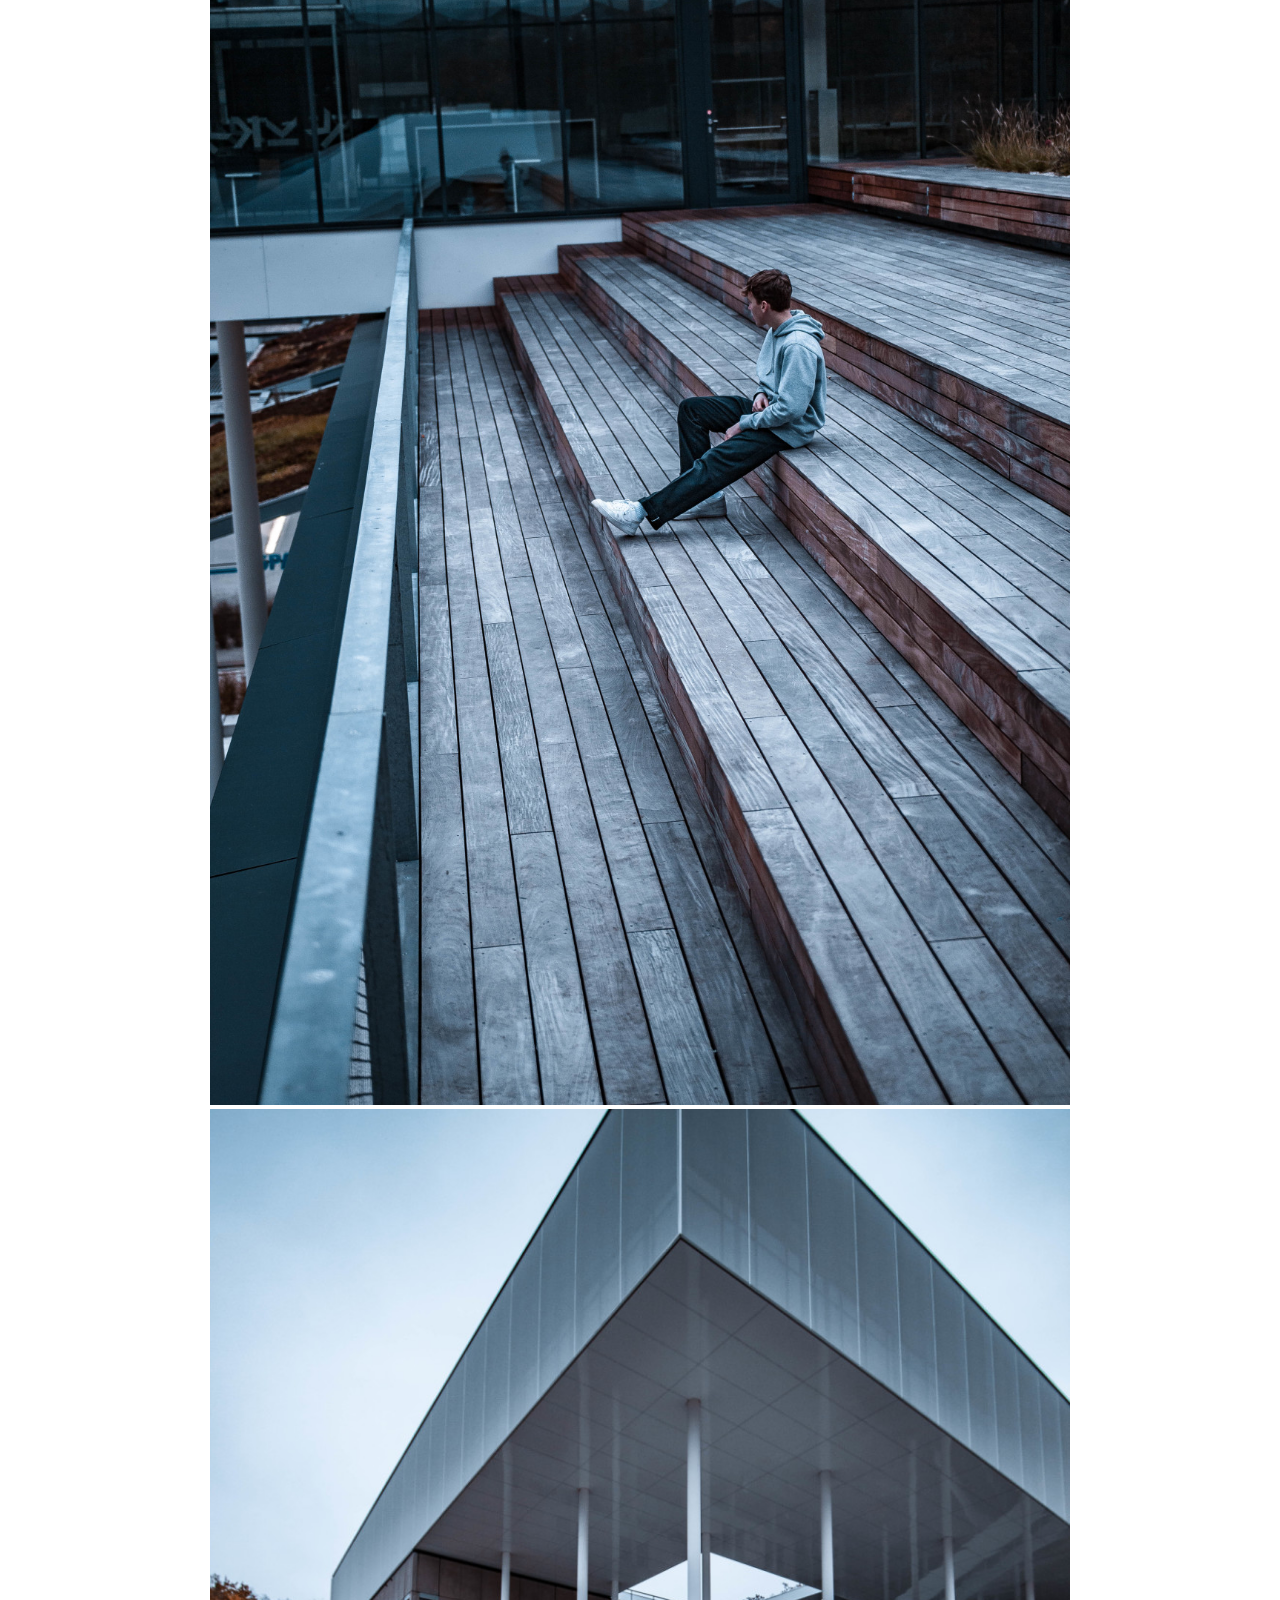
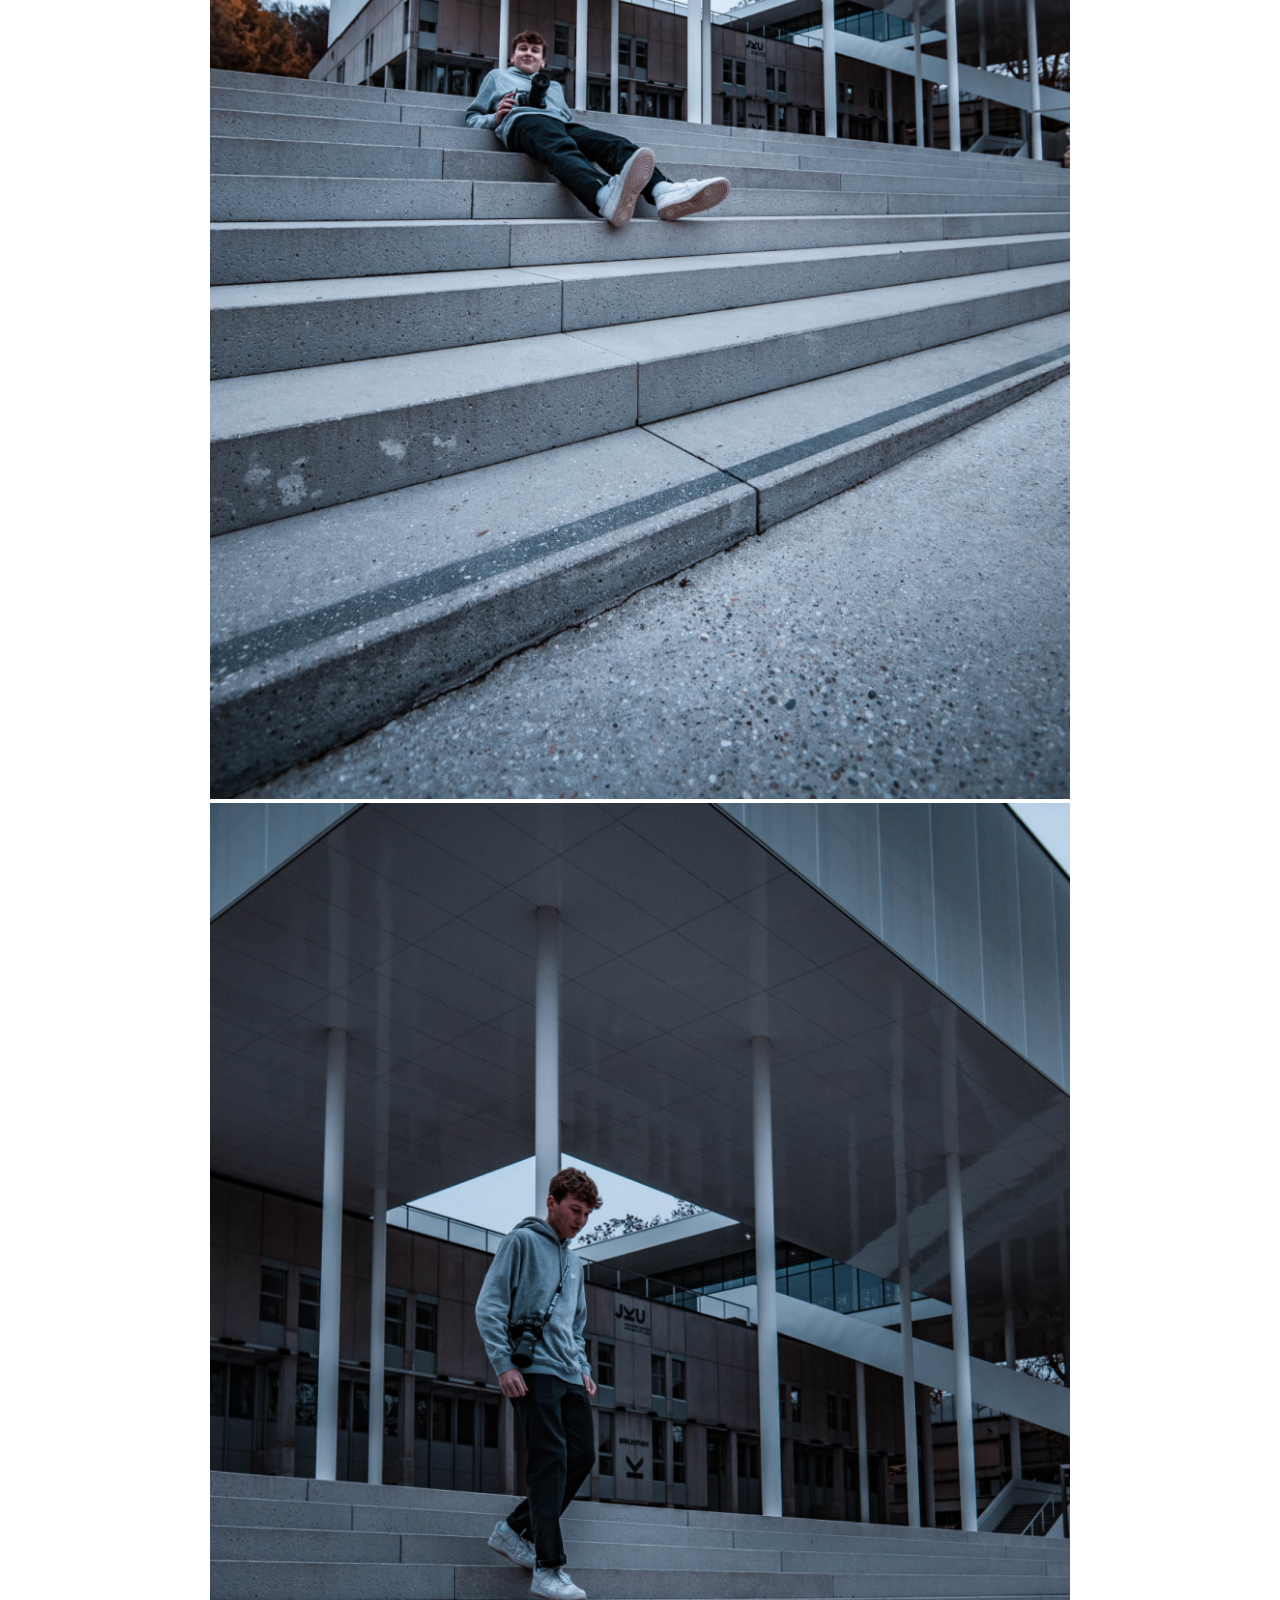
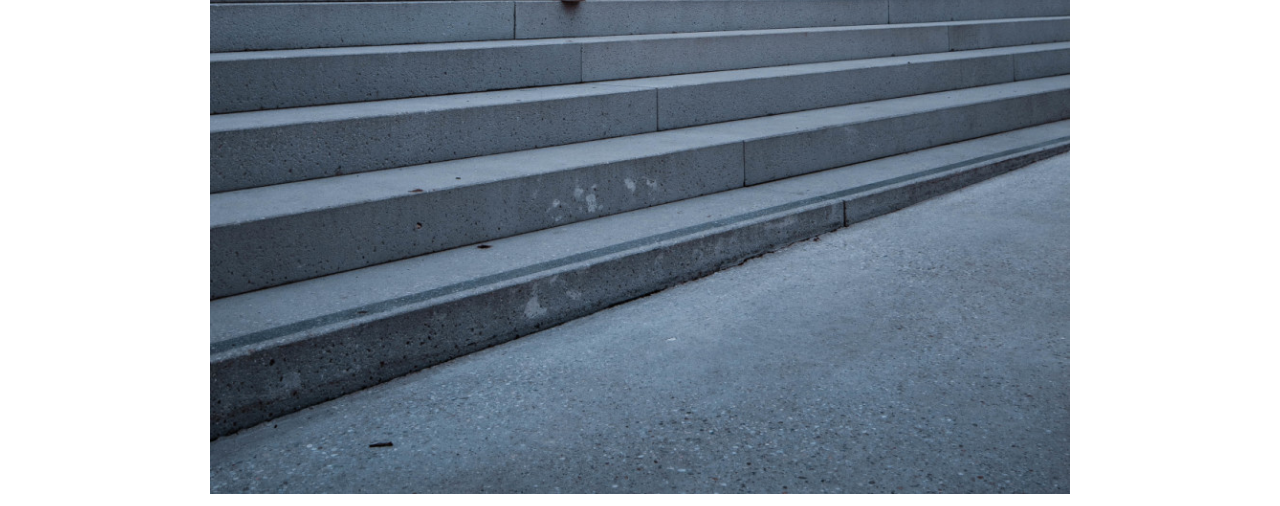
==== commit 8a372c16: "Update pictures.html" ====
--- a/pictures.html
+++ b/pictures.html
@@ -15,7 +15,7 @@
             <h3>Responsive Pictures</h3>
 
             <img
-            sizes="(max-width: 1200px) 80vw, 1160px"
+            sizes="(max-width: 1200px) 80vw, 860px"
             srcset="
             IMG_5056_kg4zfr_c_scale,w_180.jpg 180w,
             IMG_5056_kg4zfr_c_scale,w_893.jpg 893w,
@@ -25,7 +25,7 @@
 
 
             <img
-            sizes="(max-width: 1200px) 80vw, 1160px"
+            sizes="(max-width: 1200px) 80vw, 860px"
             srcset="
             IMG_5105_w1hqwz_c_scale,w_180.jpg 180w,
             IMG_5105_w1hqwz_c_scale,w_859.jpg 859w,
@@ -35,7 +35,7 @@
 
 
             <img
-            sizes="(max-width: 1200px) 80vw, 1160px"
+            sizes="(max-width: 1200px) 80vw, 860px"
             srcset="
             IMG_5028_mxeszw_c_scale,w_180.jpg 180w,
             IMG_5028_mxeszw_c_scale,w_890.jpg 890w,
@@ -45,7 +45,7 @@
 
 
             <img
-            sizes="(max-width: 1200px) 80vw, 1160px"
+            sizes="(max-width: 1200px) 80vw, 860px"
             srcset="
             IMG_5027_sg5ll6_c_scale,w_180.jpg 180w,
             IMG_5027_sg5ll6_c_scale,w_899.jpg 899w,
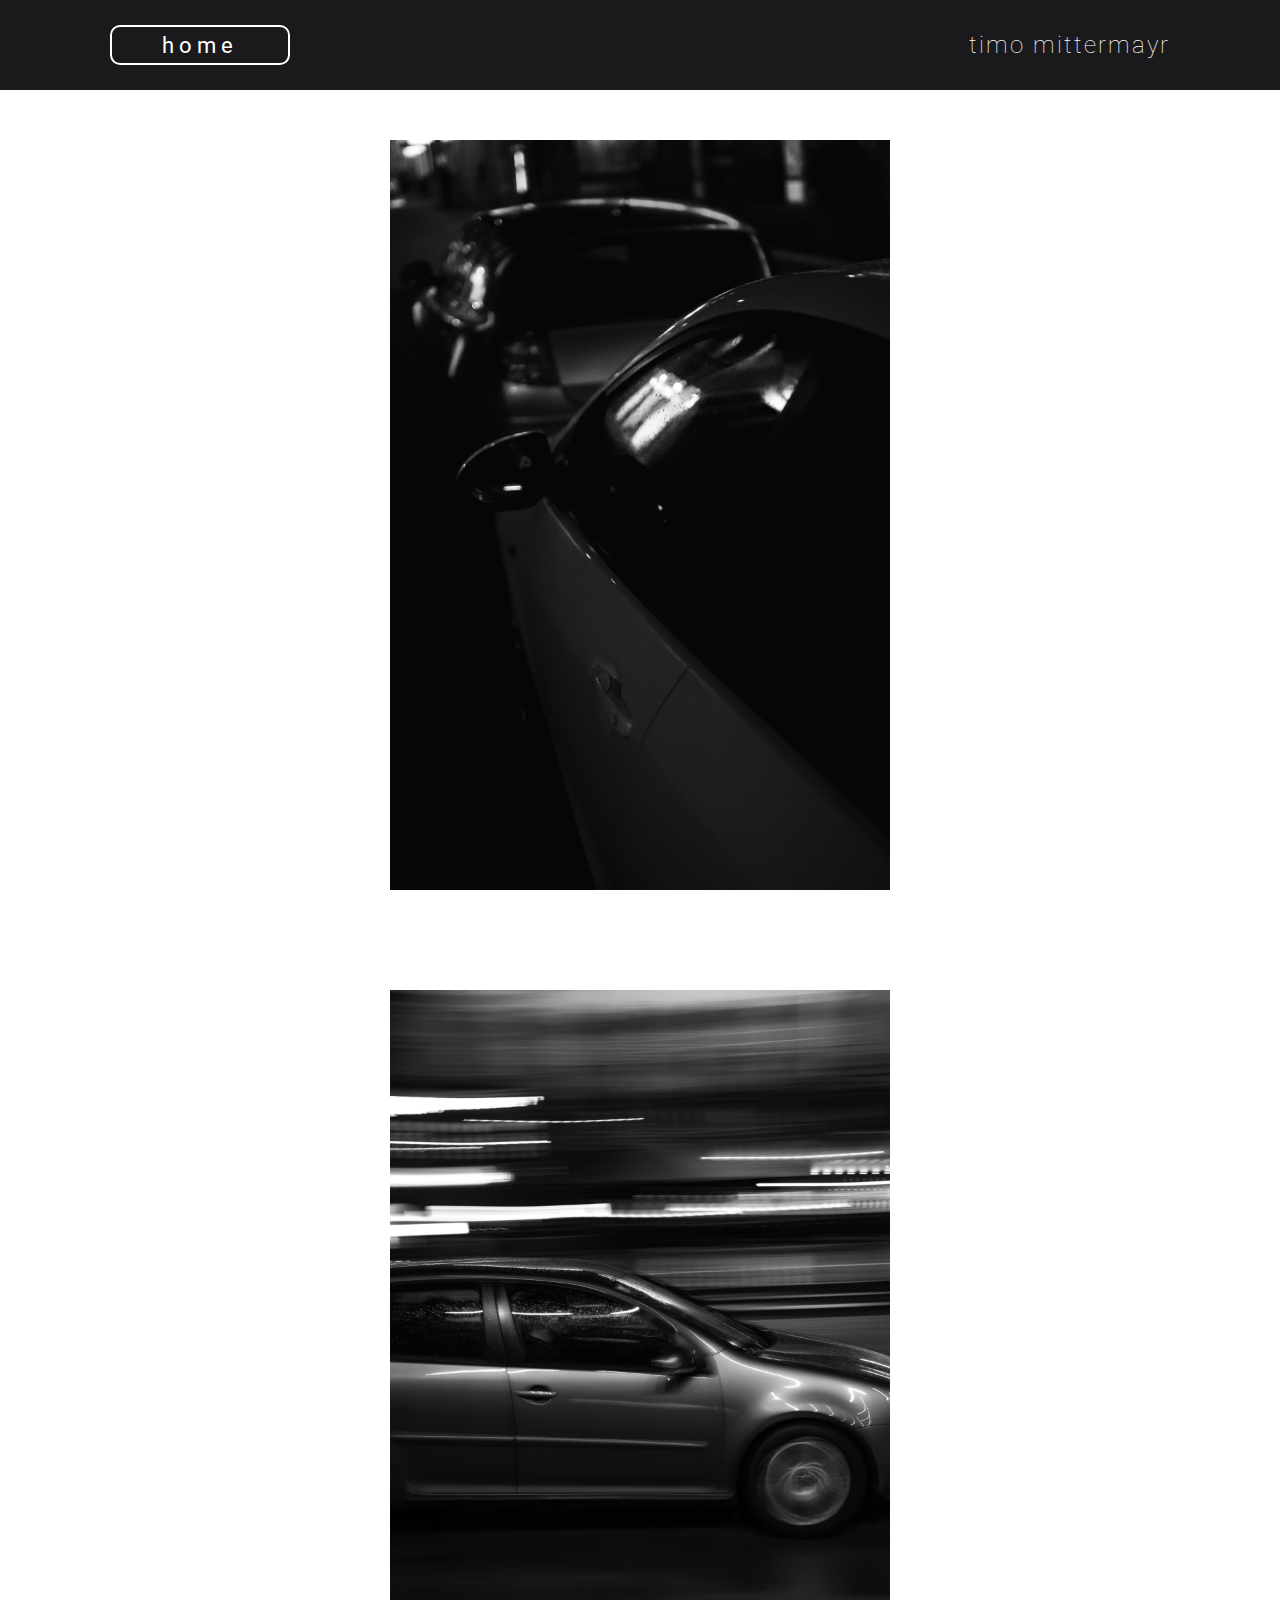
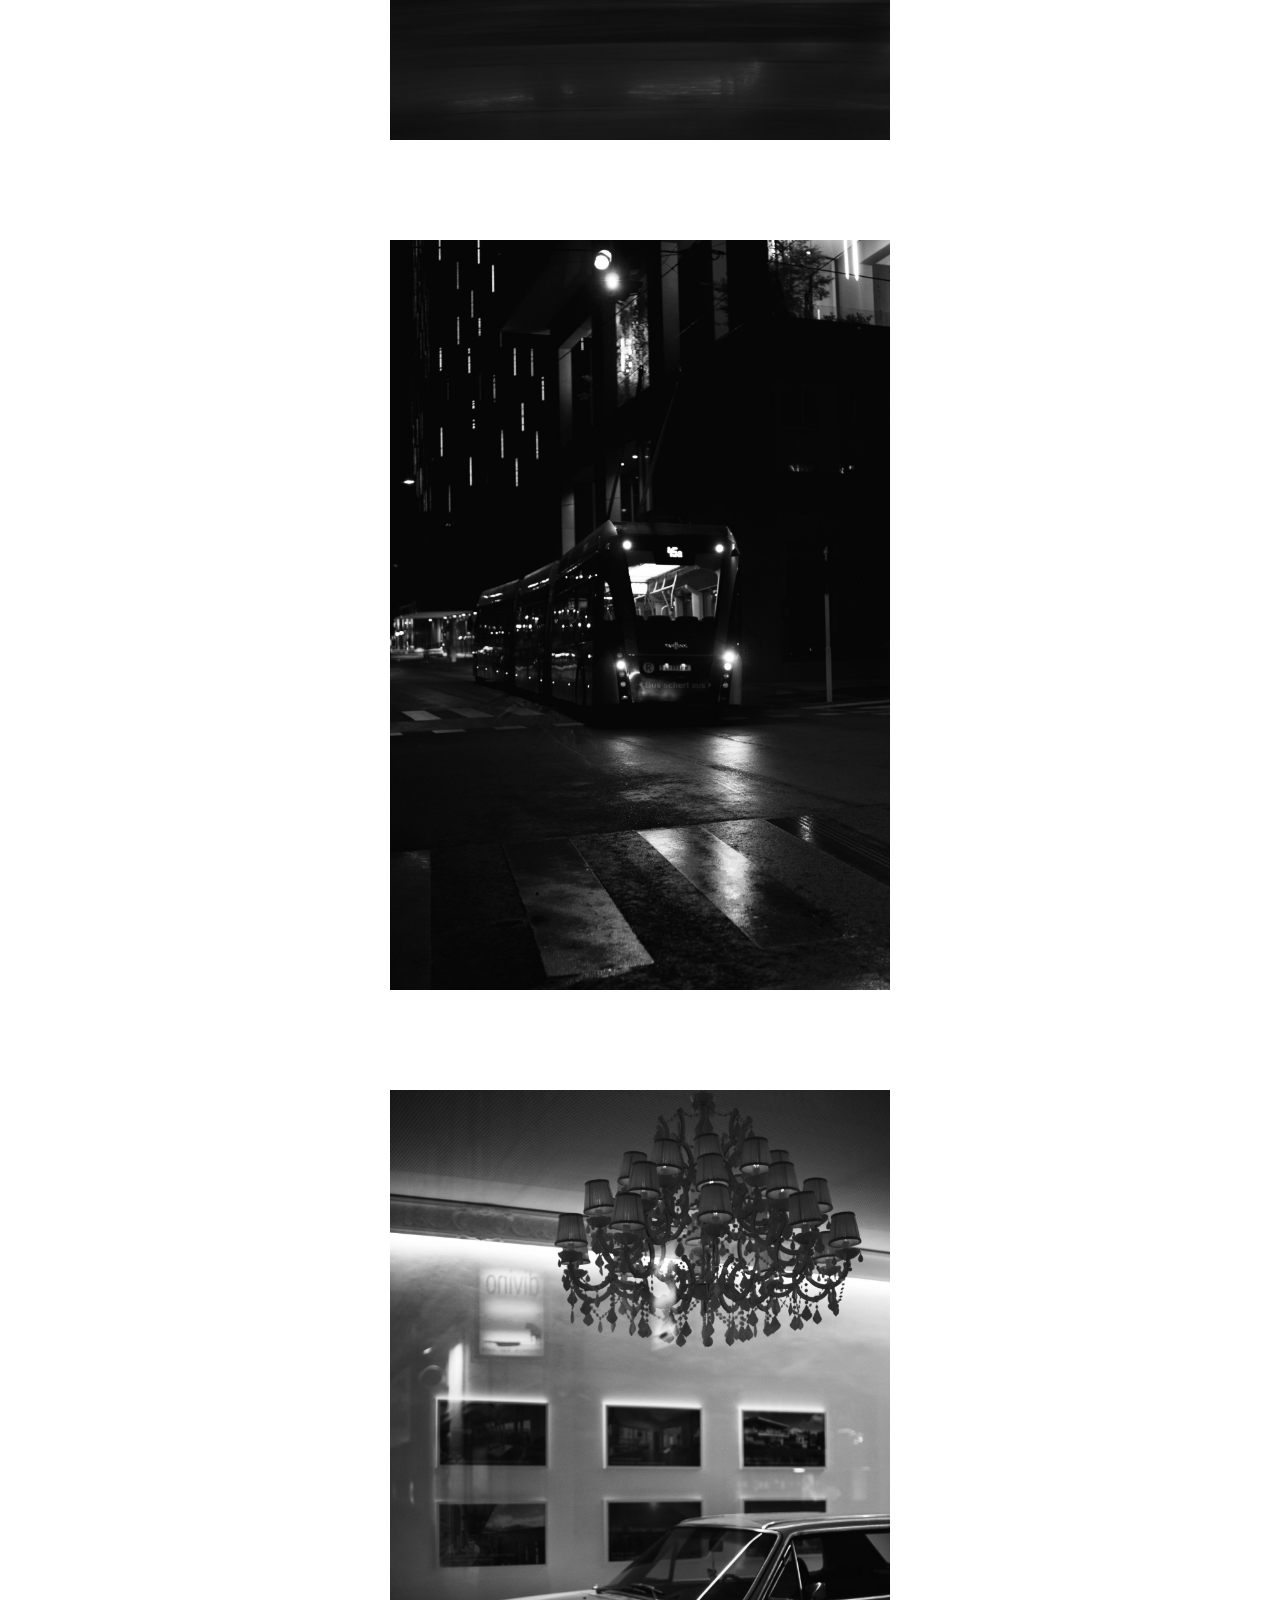
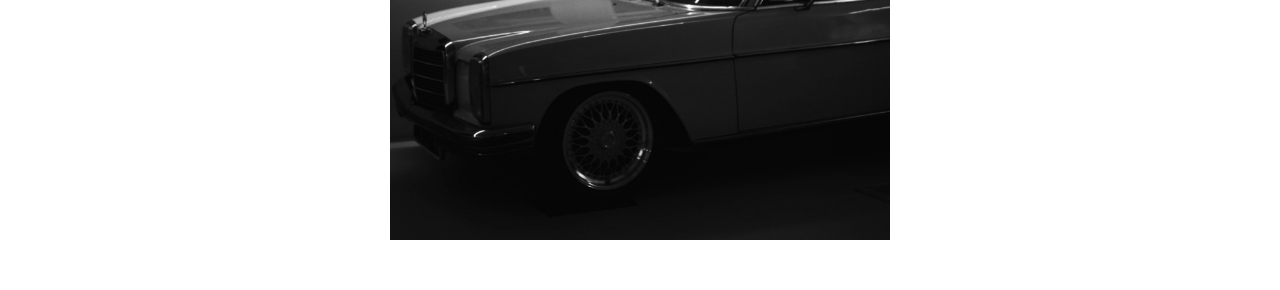
==== commit 0b0b81d2: "Add files via upload" ====
--- a/pictures.html
+++ b/pictures.html
@@ -1,56 +1,53 @@
 <!DOCTYPE html>
 <html>
     <head>
-        <meta charset="utf-8">
-        <title>Responsive Pictures</title> 
-        <style>
-            body {
-                text-align: center;
-            }
-        </style>
+        <title>Timo Mittermayr</title>
+        <link rel="stylesheet" type="text/css" href="style.css">
     </head>
     <body>
-
-            <h1>Timo Mittermayr</h1>
-            <h3>Responsive Pictures</h3>
-
-            <img
-            sizes="(max-width: 1200px) 80vw, 860px"
-            srcset="
-            IMG_5056_kg4zfr_c_scale,w_180.jpg 180w,
-            IMG_5056_kg4zfr_c_scale,w_893.jpg 893w,
-            IMG_5056_kg4zfr_c_scale,w_1160.jpg 1160w"
-            src="IMG_5056_kg4zfr_c_scale,w_1160.jpg"
-            alt="">
-
-
-            <img
-            sizes="(max-width: 1200px) 80vw, 860px"
-            srcset="
-            IMG_5105_w1hqwz_c_scale,w_180.jpg 180w,
-            IMG_5105_w1hqwz_c_scale,w_859.jpg 859w,
-            IMG_5105_w1hqwz_c_scale,w_1160.jpg 1160w"
-            src="IMG_5105_w1hqwz_c_scale,w_1160.jpg"
-            alt="">
-
-
-            <img
-            sizes="(max-width: 1200px) 80vw, 860px"
-            srcset="
-            IMG_5028_mxeszw_c_scale,w_180.jpg 180w,
-            IMG_5028_mxeszw_c_scale,w_890.jpg 890w,
-            IMG_5028_mxeszw_c_scale,w_1160.jpg 1160w"
-            src="IMG_5028_mxeszw_c_scale,w_1160.jpg"
-            alt="">
-
-
-            <img
-            sizes="(max-width: 1200px) 80vw, 860px"
-            srcset="
-            IMG_5027_sg5ll6_c_scale,w_180.jpg 180w,
-            IMG_5027_sg5ll6_c_scale,w_899.jpg 899w,
-            IMG_5027_sg5ll6_c_scale,w_1160.jpg 1160w"
-            src="IMG_5027_sg5ll6_c_scale,w_1160.jpg"
-            alt="">
+        <div id="nav">
+            <a href="index.html"><button>home</button></a>
+            <h2>Timo Mittermayr</h2>
+        </div>
+        <div id="main">
+            <div id="imgs">
+                <img
+                sizes="(max-width: 1740px) 100vw, 1740px"
+                srcset="
+                1_fucvax_c_scale,w_330.jpg 330w,
+                1_fucvax_c_scale,w_1104.jpg 1104w,
+                1_fucvax_c_scale,w_1509.jpg 1509w,
+                1_fucvax_c_scale,w_1740.jpg 1740w"
+                src="1_fucvax_c_scale,w_1740.jpg"
+                alt="">                
+                <img
+                sizes="(max-width: 1740px) 100vw, 1740px"
+                srcset="
+                2_zqkmy9_c_scale,w_330.jpg 330w,
+                2_zqkmy9_c_scale,w_1081.jpg 1081w,
+                2_zqkmy9_c_scale,w_1500.jpg 1500w,
+                2_zqkmy9_c_scale,w_1740.jpg 1740w"
+                src="2_zqkmy9_c_scale,w_1740.jpg"
+                alt="">    
+                <img
+                sizes="(max-width: 1740px) 100vw, 1740px"
+                srcset="
+                3_hzua3x_c_scale,w_330.jpg 330w,
+                3_hzua3x_c_scale,w_1082.jpg 1082w,
+                3_hzua3x_c_scale,w_1521.jpg 1521w,
+                3_hzua3x_c_scale,w_1740.jpg 1740w"
+                src="3_hzua3x_c_scale,w_1740.jpg"
+                alt="">   
+                <img
+                sizes="(max-width: 1740px) 100vw, 1740px"
+                srcset="
+                4_ukdfvr_c_scale,w_330.jpg 330w,
+                4_ukdfvr_c_scale,w_1157.jpg 1157w,
+                4_ukdfvr_c_scale,w_1572.jpg 1572w,
+                4_ukdfvr_c_scale,w_1740.jpg 1740w"
+                src="4_ukdfvr_c_scale,w_1740.jpg"
+                alt="">
+            </div>
+        </div>
     </body>
-</html>
+</html>--- a/style.css
+++ b/style.css
@@ -0,0 +1,116 @@
+@import url('https://fonts.googleapis.com/css2?family=Roboto:wght@100&display=swap');
+* {
+    padding: 0;
+    margin: 0;
+    font-family: 'Roboto', sans-serif;
+    text-decoration: none;
+}
+
+#mainbody {
+    background-image: url(backgroundimg.jpg);
+    background-size: cover;
+    background-repeat: no-repeat;
+    background-position: right;
+}
+
+/*Nav*/
+#nav {
+    display: flex;
+    align-items: center;
+    justify-content: space-between;
+    background-color: #1A1A1D;
+    color: white;
+    height: 50px;
+    padding: 20px;
+}
+#nav a {
+    color: white;
+}
+#nav button {
+    padding: 5px;
+    margin-left: 7vw;
+    width: 180px;
+    font-size: 140%;
+    outline: none;
+    border: 2px solid white;
+    background-color: #1A1A1D;
+    border-radius: 10px;
+    color: white;
+    letter-spacing: 5px;
+    transition: 500ms all;
+}
+#nav button:hover {
+    border-color: #1A1A1D;
+    cursor: pointer;
+}
+#nav h2 {
+    font-weight: lighter;
+    text-transform: lowercase;
+    margin-right: 7vw;
+    letter-spacing: 2px;
+}
+
+
+/*Main*/
+#main h1 {
+    font-size: 400%;
+    display: flex;
+    justify-content: center;
+    align-items: center;
+    min-height: calc(100vh - 90px);
+    width: 100vw;
+}
+#imgs img {
+    width: 500px;
+    padding: 50px;
+}
+#imgs {
+    display: flex;
+    align-items: center;
+    justify-content: center;
+    flex-wrap: wrap;
+    margin: 0 50px;
+}
+
+@media only screen and (max-width: 700px) {
+    #imgs img {
+        width: 300px;
+        padding: 10px;
+    }
+    #imgs {
+        margin-top: 50px;
+    }
+}
+
+@media only screen and (max-width: 600px) {
+    #nav {
+        flex-direction: column;
+        justify-content: center;
+        height: 100px;
+        padding: 20px;
+    }
+    #nav button {
+        margin-left: 0;
+        width: 40vw;
+        min-width: 150px;
+        margin-bottom: 20px;
+    }
+    #nav button:hover {
+        border-color: #1A1A1D;
+        cursor: pointer;
+    }
+    #nav h2 {
+        margin-right: 0;
+        letter-spacing: 2px;
+    }
+    #main h1 {
+        min-height: calc(100vh - 140px);
+    }
+}
+
+@media only screen and (max-width: 300px) {
+    #imgs img {
+        width: 100px;
+    }
+}
+
